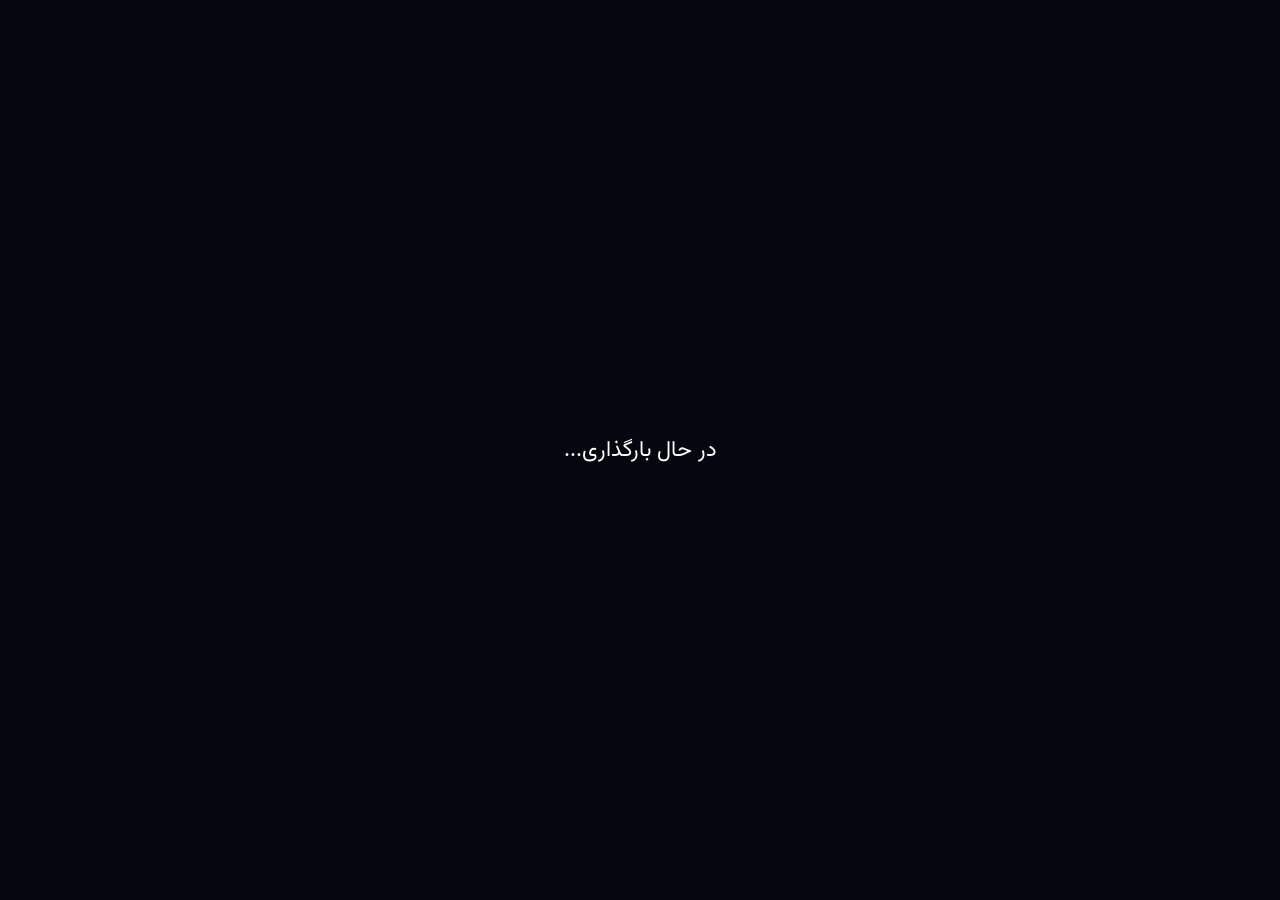
==== index.html @ 9566cf09 "Update index.html" ====
<!-- =====================
JAHANCRAFT PROFESSIONAL WEBSITE (FIXED LOADING + ERROR SAFE)
===================== -->

<!DOCTYPE html>
<html lang="fa" dir="rtl">
<head>
<meta charset="UTF-8" />
<meta name="viewport" content="width=device-width, initial-scale=1.0" />
<title>JahanCraft Server</title>

<link href="https://fonts.googleapis.com/css2?family=Vazirmatn:wght@300;400;600;800&display=swap" rel="stylesheet">
<script src="https://cdn.jsdelivr.net/npm/@supabase/supabase-js@2"></script>

<style>
:root{--bg:#0b0f1a;--card:#121a2b;--accent:#6c5cff;--accent2:#00e0ff;--text:#fff}
*{box-sizing:border-box}
body{margin:0;font-family:'Vazirmatn',sans-serif;background:radial-gradient(circle at 20% 20%,#1a1f3d,#05070f);color:var(--text)}
header{position:sticky;top:0;backdrop-filter:blur(20px);background:rgba(10,15,30,.6);display:flex;align-items:center;justify-content:space-between;padding:14px 40px;z-index:100}
.logoBox{display:flex;align-items:center;gap:12px;cursor:pointer}
.logoBox img{width:48px;height:48px;border-radius:12px;object-fit:cover}
nav a{margin:0 16px;text-decoration:none;color:#cfd8ff;font-weight:600}
nav a:hover{color:white}
.userBox{position:relative;cursor:pointer;font-weight:700}
.userDropdown{position:absolute;top:40px;left:0;background:#11182b;padding:10px;border-radius:10px;display:none;min-width:140px;box-shadow:0 10px 30px rgba(0,0,0,.5)}
.userDropdown button{width:100%;background:none;border:none;color:white;padding:8px;cursor:pointer}
.userBox.open .userDropdown{display:block}
#loading{position:fixed;inset:0;display:flex;align-items:center;justify-content:center;background:#05070f;font-size:22px;z-index:999}
.hero{padding:80px 20px 40px;text-align:center}
.serverIP{margin-top:20px;display:inline-block;padding:14px 26px;border-radius:14px;background:linear-gradient(90deg,var(--accent),var(--accent2));font-weight:800;letter-spacing:1px}
.newsGrid{display:grid;grid-template-columns:repeat(auto-fit,minmax(260px,1fr));gap:22px;padding:40px}
.newsCard{background:var(--card);border-radius:18px;overflow:hidden;cursor:pointer;transition:.3s;display:flex;flex-direction:column}
.newsCard:hover{transform:translateY(-6px)}
.newsCard img{width:100%;aspect-ratio:1/1;object-fit:cover}
.newsCard .content{padding:18px}
.fullNews{max-width:900px;margin:60px auto;padding:0 20px}
.fullNews img{max-width:100%;border-radius:14px;margin:20px 0}
.fullNews .headerImg{width:100%;max-height:420px;object-fit:cover;border-radius:16px}
button{background:linear-gradient(90deg,var(--accent),var(--accent2));border:none;color:white;padding:10px 16px;border-radius:10px;font-weight:700;cursor:pointer}
input{padding:10px;border-radius:10px;border:none;width:250px}
</style>
</head>

<body>
<div id="loading">در حال بارگذاری...</div>

<header>
<div class="logoBox" onclick="goHome()">
<img src="LOGO_URL_HERE" />
<strong>JahanCraft</strong>
</div>
<nav>
<a onclick="goHome()">خانه</a>
<a onclick="loadNewsPage()">اخبار</a>
</nav>
<div id="authArea"></div>
</header>

<section id="app"></section>

<script>

/* ================= SAFE SUPABASE ================= */
const SUPABASE_URL = "https://jlowxwiopeeltlnndhdb.supabase.co";
const SUPABASE_KEY = "sb_publishable_dDDf6D2FjEzv6XtryAMwuw_-jNoRELe";
const supabase = window.supabase.createClient(SUPABASE_URL,SUPABASE_KEY);

/* ================= AUTH ================= */
let currentUser = JSON.parse(localStorage.getItem("user"));

function renderAuth(){
const box=document.getElementById("authArea");
if(!currentUser){ box.innerHTML=`<button onclick="showLogin()">ورود</button>`; return }
box.innerHTML=`
<div class="userBox" onclick="toggleUserMenu(this)">
${currentUser.real_name}
<div class="userDropdown">
<button onclick="logout()">خروج</button>
</div>
</div>`;
}

function toggleUserMenu(el){ el.classList.toggle("open") }

function logout(){ localStorage.removeItem("user"); currentUser=null; renderAuth(); goHome(); }

/* ================= NAV ================= */
function goHome(){ loadHome() }

/* ================= HOME ================= */
async function loadHome(){
showLoading(true);
try{
const {data,error}=await supabase.from("news").select("*").order("id",{ascending:false}).limit(3);
if(error) throw error;

const app=document.getElementById("app");
app.innerHTML=`
<div class="hero">
<h1>سرور جهان کرفت</h1>
<div class="serverIP">play.jahancraft.ir</div>
</div>
<div class="newsGrid">
${(data||[]).map(n=>newsCardHTML(n)).join("")}
</div>`;
}catch(e){ showError(e) }
finally{ showLoading(false) }
}

/* ================= NEWS PAGE ================= */
async function loadNewsPage(){
showLoading(true);
try{
const {data,error}=await supabase.from("news").select("*").order("id",{ascending:false});
if(error) throw error;

const app=document.getElementById("app");
app.innerHTML=`
<h2 style="padding:30px">اخبار سرور</h2>
<div class="newsGrid">
${(data||[]).map(n=>newsCardHTML(n)).join("")}
</div>`;
}catch(e){ showError(e) }
finally{ showLoading(false) }
}

function newsCardHTML(n){
return `<div class="newsCard" onclick="openNews(${n.id})">
<img src="${n.image_url||''}" />
<div class="content"><h3>${n.title||''}</h3></div>
</div>`
}

/* ================= FULL NEWS ================= */
async function openNews(id){
showLoading(true);
try{
const {data,error}=await supabase.from("news").select("*").eq("id",id).single();
if(error) throw error;

const app=document.getElementById("app");
app.innerHTML=`
<div class="fullNews">
<img class="headerImg" src="${data.image_url||''}" />
<h1>${data.title||''}</h1>
<div>${data.content||''}</div>
</div>`;
}catch(e){ showError(e) }
finally{ showLoading(false) }
}

/* ================= LOGIN ================= */
function showLogin(){
const app=document.getElementById("app");
app.innerHTML=`
<h2>ورود</h2>
<input id="u" placeholder="username"><br><br>
<input id="p" type="password" placeholder="password"><br><br>
<button onclick="login()">ورود</button>`;
}

async function login(){
const username=document.getElementById("u").value;
const password=document.getElementById("p").value;
showLoading(true);
try{
const {data,error}=await supabase.from("users").select("*").eq("username",username).eq("password",password).single();
if(error || !data) throw new Error("اطلاعات اشتباه است");
localStorage.setItem("user",JSON.stringify(data));
currentUser=data;
renderAuth();
goHome();
}catch(e){ alert(e.message) }
finally{ showLoading(false) }
}

/* ================= UTILS ================= */
function showLoading(state){ document.getElementById("loading").style.display=state?"flex":"none" }
function showError(e){ document.getElementById("app").innerHTML=`<h2 style='padding:40px'>خطا در دریافت اطلاعات</h2><p style='padding:0 40px'>${e.message}</p>` }

/* ================= INIT ================= */
renderAuth();
goHome();

</script>
</body>
</html>
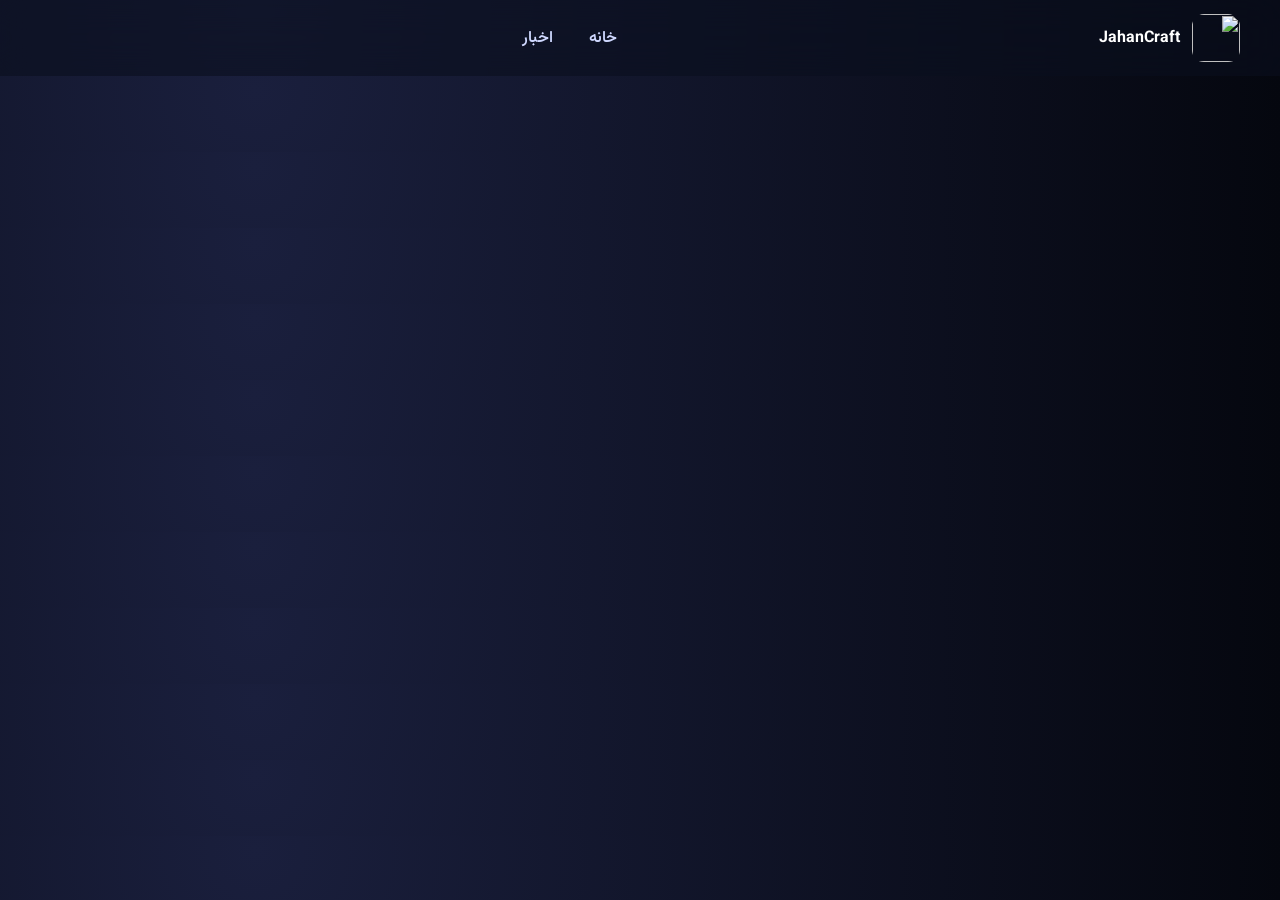
==== commit 2c1f29be: "Update index.html" ====
--- a/index.html
+++ b/index.html
@@ -1,7 +1,3 @@
-<!-- =====================
-JAHANCRAFT PROFESSIONAL WEBSITE (FIXED LOADING + ERROR SAFE)
-===================== -->
-
 <!DOCTYPE html>
 <html lang="fa" dir="rtl">
 <head>
@@ -10,38 +6,46 @@
 <title>JahanCraft Server</title>
 
 <link href="https://fonts.googleapis.com/css2?family=Vazirmatn:wght@300;400;600;800&display=swap" rel="stylesheet">
+
 <script src="https://cdn.jsdelivr.net/npm/@supabase/supabase-js@2"></script>
 
 <style>
-:root{--bg:#0b0f1a;--card:#121a2b;--accent:#6c5cff;--accent2:#00e0ff;--text:#fff}
-*{box-sizing:border-box}
-body{margin:0;font-family:'Vazirmatn',sans-serif;background:radial-gradient(circle at 20% 20%,#1a1f3d,#05070f);color:var(--text)}
-header{position:sticky;top:0;backdrop-filter:blur(20px);background:rgba(10,15,30,.6);display:flex;align-items:center;justify-content:space-between;padding:14px 40px;z-index:100}
-.logoBox{display:flex;align-items:center;gap:12px;cursor:pointer}
-.logoBox img{width:48px;height:48px;border-radius:12px;object-fit:cover}
-nav a{margin:0 16px;text-decoration:none;color:#cfd8ff;font-weight:600}
+:root{
+  --bg:#0b0f1a;
+  --card:#121a2b;
+  --accent:#6c5cff;
+  --accent2:#00e0ff;
+  --text:#fff;
+}
+
+body{margin:0;font-family:'Vazirmatn',sans-serif;background:radial-gradient(circle at 20% 20%,#1a1f3d,#05070f);color:var(--text);}
+
+/* HEADER */
+header{position:sticky;top:0;backdrop-filter:blur(20px);background:rgba(10,15,30,.6);display:flex;align-items:center;justify-content:space-between;padding:14px 40px;z-index:100;}
+.logoBox{display:flex;align-items:center;gap:12px;cursor:pointer;}
+.logoBox img{width:48px;height:48px;border-radius:12px;object-fit:cover;}
+nav a{margin:0 16px;text-decoration:none;color:#cfd8ff;font-weight:600;}
 nav a:hover{color:white}
-.userBox{position:relative;cursor:pointer;font-weight:700}
-.userDropdown{position:absolute;top:40px;left:0;background:#11182b;padding:10px;border-radius:10px;display:none;min-width:140px;box-shadow:0 10px 30px rgba(0,0,0,.5)}
-.userDropdown button{width:100%;background:none;border:none;color:white;padding:8px;cursor:pointer}
+.userBox{position:relative;cursor:pointer;font-weight:700;}
+.userDropdown{position:absolute;top:40px;left:0;background:#11182b;padding:10px;border-radius:10px;display:none;min-width:140px;box-shadow:0 10px 30px rgba(0,0,0,.5);}
+.userDropdown button{width:100%;background:none;border:none;color:white;padding:8px;cursor:pointer;}
 .userBox.open .userDropdown{display:block}
-#loading{position:fixed;inset:0;display:flex;align-items:center;justify-content:center;background:#05070f;font-size:22px;z-index:999}
-.hero{padding:80px 20px 40px;text-align:center}
-.serverIP{margin-top:20px;display:inline-block;padding:14px 26px;border-radius:14px;background:linear-gradient(90deg,var(--accent),var(--accent2));font-weight:800;letter-spacing:1px}
-.newsGrid{display:grid;grid-template-columns:repeat(auto-fit,minmax(260px,1fr));gap:22px;padding:40px}
-.newsCard{background:var(--card);border-radius:18px;overflow:hidden;cursor:pointer;transition:.3s;display:flex;flex-direction:column}
-.newsCard:hover{transform:translateY(-6px)}
-.newsCard img{width:100%;aspect-ratio:1/1;object-fit:cover}
-.newsCard .content{padding:18px}
-.fullNews{max-width:900px;margin:60px auto;padding:0 20px}
-.fullNews img{max-width:100%;border-radius:14px;margin:20px 0}
-.fullNews .headerImg{width:100%;max-height:420px;object-fit:cover;border-radius:16px}
-button{background:linear-gradient(90deg,var(--accent),var(--accent2));border:none;color:white;padding:10px 16px;border-radius:10px;font-weight:700;cursor:pointer}
-input{padding:10px;border-radius:10px;border:none;width:250px}
+#loading{position:fixed;inset:0;display:flex;align-items:center;justify-content:center;background:#05070f;font-size:22px;z-index:999;display:none;}
+.hero{padding:80px 20px 40px;text-align:center;}
+.serverIP{margin-top:20px;display:inline-block;padding:14px 26px;border-radius:14px;background:linear-gradient(90deg,var(--accent),var(--accent2));font-weight:800;letter-spacing:1px;}
+.newsGrid{display:grid;grid-template-columns:repeat(auto-fit,minmax(260px,1fr));gap:22px;padding:40px;}
+.newsCard{background:var(--card);border-radius:18px;overflow:hidden;cursor:pointer;transition:.3s;display:flex;flex-direction:column;}
+.newsCard:hover{transform:translateY(-6px);}
+.newsCard img{width:100%;aspect-ratio:1/1;object-fit:cover;}
+.newsCard .content{padding:18px;}
+.newsCard h3{margin:0 0 10px;}
+.fullNews{max-width:900px;margin:60px auto;padding:0 20px;}
+.fullNews img{max-width:100%;border-radius:14px;margin:20px 0;}
+.fullNews .headerImg{width:100%;max-height:420px;object-fit:cover;border-radius:16px;}
 </style>
 </head>
-
 <body>
+
 <div id="loading">در حال بارگذاری...</div>
 
 <header>
@@ -59,129 +63,138 @@
 <section id="app"></section>
 
 <script>
-
-/* ================= SAFE SUPABASE ================= */
-const SUPABASE_URL = "https://jlowxwiopeeltlnndhdb.supabase.co";
-const SUPABASE_KEY = "sb_publishable_dDDf6D2FjEzv6XtryAMwuw_-jNoRELe";
-const supabase = window.supabase.createClient(SUPABASE_URL,SUPABASE_KEY);
+/* ================= SUPABASE ================= */
+const SUPABASE_URL = "https://jlowxwiopeeltlnndhdb.supabase.co"; // جای URL پروژه
+const SUPABASE_KEY = "sb_publishable_dDDf6D2FjEzv6XtryAMwuw_-jNoRELe"; // جای ANON KEY
+
+const supabase = window.supabase.createClient(SUPABASE_URL, SUPABASE_KEY);
+
+/* ================= GLOBAL ================= */
+let currentUser = JSON.parse(localStorage.getItem("user") || "null");
+
+/* ================= LOADING ================= */
+function showLoading(state){
+  document.getElementById("loading").style.display = state?"flex":"none";
+}
 
 /* ================= AUTH ================= */
-let currentUser = JSON.parse(localStorage.getItem("user"));
-
 function renderAuth(){
-const box=document.getElementById("authArea");
-if(!currentUser){ box.innerHTML=`<button onclick="showLogin()">ورود</button>`; return }
-box.innerHTML=`
-<div class="userBox" onclick="toggleUserMenu(this)">
-${currentUser.real_name}
-<div class="userDropdown">
-<button onclick="logout()">خروج</button>
-</div>
-</div>`;
-}
-
-function toggleUserMenu(el){ el.classList.toggle("open") }
-
-function logout(){ localStorage.removeItem("user"); currentUser=null; renderAuth(); goHome(); }
+  const box=document.getElementById("authArea");
+  if(!currentUser){
+    box.innerHTML=`<button onclick="showLogin()">ورود</button>`;
+    return;
+  }
+  box.innerHTML=`
+  <div class="userBox" onclick="toggleUserMenu(this)">
+    ${currentUser.real_name}
+    <div class="userDropdown">
+      <button onclick="logout()">خروج</button>
+    </div>
+  </div>`;
+}
+
+function toggleUserMenu(el){el.classList.toggle("open");}
+function logout(){localStorage.removeItem("user"); currentUser=null; renderAuth(); goHome();}
 
 /* ================= NAV ================= */
-function goHome(){ loadHome() }
+function goHome(){loadHome();}
 
 /* ================= HOME ================= */
 async function loadHome(){
-showLoading(true);
-try{
-const {data,error}=await supabase.from("news").select("*").order("id",{ascending:false}).limit(3);
-if(error) throw error;
-
-const app=document.getElementById("app");
-app.innerHTML=`
-<div class="hero">
-<h1>سرور جهان کرفت</h1>
-<div class="serverIP">play.jahancraft.ir</div>
-</div>
-<div class="newsGrid">
-${(data||[]).map(n=>newsCardHTML(n)).join("")}
-</div>`;
-}catch(e){ showError(e) }
-finally{ showLoading(false) }
+  showLoading(true);
+  try{
+    const {data,error} = await supabase.from("news").select("*").order("id",{ascending:false}).limit(3);
+    const app=document.getElementById("app");
+    if(error){console.log(error); app.innerHTML="<p>خطا در دریافت اخبار</p>"; return;}
+    const newsData = data || [];
+    app.innerHTML=`
+      <div class="hero">
+        <h1>سرور جهان کرفت</h1>
+        <div class="serverIP">play.jahancraft.ir</div>
+      </div>
+      <div class="newsGrid">
+        ${newsData.map(n=>newsCardHTML(n)).join("")}
+      </div>
+    `;
+  }catch(e){console.log(e);}
+  finally{showLoading(false);}
 }
 
 /* ================= NEWS PAGE ================= */
 async function loadNewsPage(){
-showLoading(true);
-try{
-const {data,error}=await supabase.from("news").select("*").order("id",{ascending:false});
-if(error) throw error;
-
-const app=document.getElementById("app");
-app.innerHTML=`
-<h2 style="padding:30px">اخبار سرور</h2>
-<div class="newsGrid">
-${(data||[]).map(n=>newsCardHTML(n)).join("")}
-</div>`;
-}catch(e){ showError(e) }
-finally{ showLoading(false) }
+  showLoading(true);
+  try{
+    const {data,error} = await supabase.from("news").select("*").order("id",{ascending:false});
+    const app=document.getElementById("app");
+    if(error){console.log(error); app.innerHTML="<p>خطا در دریافت اخبار</p>"; return;}
+    const newsData = data || [];
+    app.innerHTML=`
+      <h2 style="padding:30px">اخبار سرور</h2>
+      <div class="newsGrid">
+        ${newsData.map(n=>newsCardHTML(n)).join("")}
+      </div>
+    `;
+  }catch(e){console.log(e);}
+  finally{showLoading(false);}
 }
 
 function newsCardHTML(n){
-return `<div class="newsCard" onclick="openNews(${n.id})">
-<img src="${n.image_url||''}" />
-<div class="content"><h3>${n.title||''}</h3></div>
-</div>`
+  return `
+    <div class="newsCard" onclick="openNews(${n.id})">
+      <img src="${n.image_url}" />
+      <div class="content">
+        <h3>${n.title}</h3>
+      </div>
+    </div>`;
 }
 
 /* ================= FULL NEWS ================= */
 async function openNews(id){
-showLoading(true);
-try{
-const {data,error}=await supabase.from("news").select("*").eq("id",id).single();
-if(error) throw error;
-
-const app=document.getElementById("app");
-app.innerHTML=`
-<div class="fullNews">
-<img class="headerImg" src="${data.image_url||''}" />
-<h1>${data.title||''}</h1>
-<div>${data.content||''}</div>
-</div>`;
-}catch(e){ showError(e) }
-finally{ showLoading(false) }
+  showLoading(true);
+  try{
+    const {data,error} = await supabase.from("news").select("*").eq("id",id).single();
+    const app=document.getElementById("app");
+    if(error){console.log(error); app.innerHTML="<p>خطا در باز کردن خبر</p>"; return;}
+    const news = data || {};
+    app.innerHTML=`
+      <div class="fullNews">
+        <img class="headerImg" src="${news.image_url}" />
+        <h1>${news.title}</h1>
+        <div>${news.content}</div>
+      </div>`;
+  }catch(e){console.log(e);}
+  finally{showLoading(false);}
 }
 
 /* ================= LOGIN ================= */
 function showLogin(){
-const app=document.getElementById("app");
-app.innerHTML=`
-<h2>ورود</h2>
-<input id="u" placeholder="username"><br><br>
-<input id="p" type="password" placeholder="password"><br><br>
-<button onclick="login()">ورود</button>`;
+  const app=document.getElementById("app");
+  app.innerHTML=`
+    <h2>ورود</h2>
+    <input id="u" placeholder="username"><br><br>
+    <input id="p" type="password" placeholder="password"><br><br>
+    <button onclick="login()">ورود</button>
+  `;
 }
 
 async function login(){
-const username=document.getElementById("u").value;
-const password=document.getElementById("p").value;
-showLoading(true);
-try{
-const {data,error}=await supabase.from("users").select("*").eq("username",username).eq("password",password).single();
-if(error || !data) throw new Error("اطلاعات اشتباه است");
-localStorage.setItem("user",JSON.stringify(data));
-currentUser=data;
-renderAuth();
-goHome();
-}catch(e){ alert(e.message) }
-finally{ showLoading(false) }
-}
-
-/* ================= UTILS ================= */
-function showLoading(state){ document.getElementById("loading").style.display=state?"flex":"none" }
-function showError(e){ document.getElementById("app").innerHTML=`<h2 style='padding:40px'>خطا در دریافت اطلاعات</h2><p style='padding:0 40px'>${e.message}</p>` }
+  const username=document.getElementById("u").value;
+  const password=document.getElementById("p").value;
+  showLoading(true);
+  try{
+    const {data,error} = await supabase.from("users").select("*").eq("username",username).eq("password",password).single();
+    if(error || !data){alert("اطلاعات اشتباه است"); return;}
+    localStorage.setItem("user",JSON.stringify(data));
+    currentUser=data;
+    renderAuth();
+    goHome();
+  }catch(e){console.log(e);}
+  finally{showLoading(false);}
+}
 
 /* ================= INIT ================= */
 renderAuth();
 goHome();
-
 </script>
 </body>
 </html>
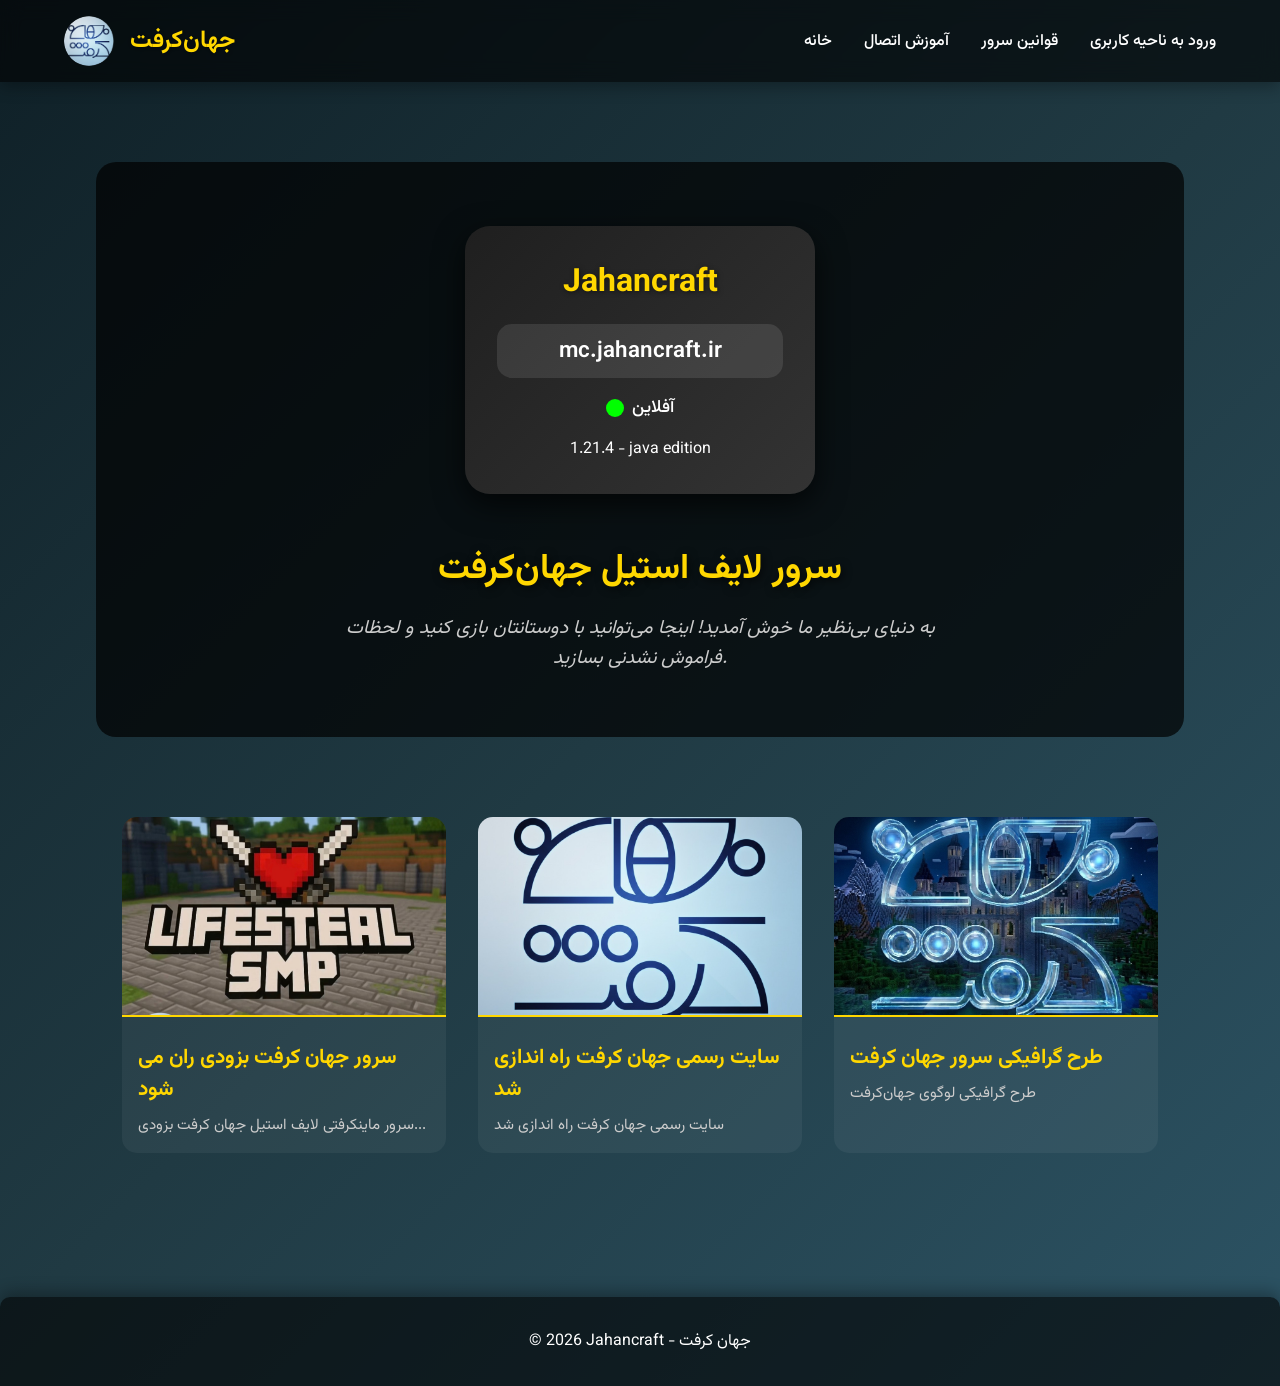
==== commit bf789f68: "Update index.html" ====
--- a/index.html
+++ b/index.html
@@ -1,200 +1,453 @@
 <!DOCTYPE html>
-<html lang="fa" dir="rtl">
+<html lang="fa">
 <head>
-<meta charset="UTF-8" />
-<meta name="viewport" content="width=device-width, initial-scale=1.0" />
-<title>JahanCraft Server</title>
-
-<link href="https://fonts.googleapis.com/css2?family=Vazirmatn:wght@300;400;600;800&display=swap" rel="stylesheet">
-
-<script src="https://cdn.jsdelivr.net/npm/@supabase/supabase-js@2"></script>
-
+<meta charset="UTF-8">
+<meta name="viewport" content="width=device-width, initial-scale=1.0">
+<title>سرور جهان‌کرفت | وبسایت رسمی</title>
+<link href="https://fonts.googleapis.com/css2?family=Vazirmatn:wght@300;400;700&display=swap" rel="stylesheet">
 <style>
-:root{
-  --bg:#0b0f1a;
-  --card:#121a2b;
-  --accent:#6c5cff;
-  --accent2:#00e0ff;
-  --text:#fff;
-}
-
-body{margin:0;font-family:'Vazirmatn',sans-serif;background:radial-gradient(circle at 20% 20%,#1a1f3d,#05070f);color:var(--text);}
-
-/* HEADER */
-header{position:sticky;top:0;backdrop-filter:blur(20px);background:rgba(10,15,30,.6);display:flex;align-items:center;justify-content:space-between;padding:14px 40px;z-index:100;}
-.logoBox{display:flex;align-items:center;gap:12px;cursor:pointer;}
-.logoBox img{width:48px;height:48px;border-radius:12px;object-fit:cover;}
-nav a{margin:0 16px;text-decoration:none;color:#cfd8ff;font-weight:600;}
-nav a:hover{color:white}
-.userBox{position:relative;cursor:pointer;font-weight:700;}
-.userDropdown{position:absolute;top:40px;left:0;background:#11182b;padding:10px;border-radius:10px;display:none;min-width:140px;box-shadow:0 10px 30px rgba(0,0,0,.5);}
-.userDropdown button{width:100%;background:none;border:none;color:white;padding:8px;cursor:pointer;}
-.userBox.open .userDropdown{display:block}
-#loading{position:fixed;inset:0;display:flex;align-items:center;justify-content:center;background:#05070f;font-size:22px;z-index:999;display:none;}
-.hero{padding:80px 20px 40px;text-align:center;}
-.serverIP{margin-top:20px;display:inline-block;padding:14px 26px;border-radius:14px;background:linear-gradient(90deg,var(--accent),var(--accent2));font-weight:800;letter-spacing:1px;}
-.newsGrid{display:grid;grid-template-columns:repeat(auto-fit,minmax(260px,1fr));gap:22px;padding:40px;}
-.newsCard{background:var(--card);border-radius:18px;overflow:hidden;cursor:pointer;transition:.3s;display:flex;flex-direction:column;}
-.newsCard:hover{transform:translateY(-6px);}
-.newsCard img{width:100%;aspect-ratio:1/1;object-fit:cover;}
-.newsCard .content{padding:18px;}
-.newsCard h3{margin:0 0 10px;}
-.fullNews{max-width:900px;margin:60px auto;padding:0 20px;}
-.fullNews img{max-width:100%;border-radius:14px;margin:20px 0;}
-.fullNews .headerImg{width:100%;max-height:420px;object-fit:cover;border-radius:16px;}
+/* ===================== Reset ===================== */
+* {
+    margin: 0;
+    padding: 0;
+    box-sizing: border-box;
+    font-family: 'Vazirmatn', sans-serif;
+}
+
+body {
+    background: linear-gradient(135deg, #0f2027, #203a43, #2c5364);
+    color: #fff;
+    overflow-x: hidden;
+}
+
+/* ===================== Navbar ===================== */
+nav {
+    display: flex;
+    justify-content: space-between;
+    align-items: center;
+    padding: 1rem 5%;
+    background: rgba(0,0,0,0.6);
+    backdrop-filter: blur(10px);
+    position: sticky;
+    top: 0;
+    z-index: 100;
+    box-shadow: 0 5px 15px rgba(0,0,0,0.3);
+}
+
+nav .logo {
+    display: flex;
+    align-items: center;
+    gap: 1rem;
+}
+
+nav .logo img {
+    width: 50px;
+    height: 50px;
+    border-radius: 50%;
+    object-fit: cover;
+}
+
+nav .logo span {
+    font-size: 1.5rem;
+    font-weight: 700;
+    color: #FFD700;
+    text-shadow: 1px 1px 5px rgba(0,0,0,0.5);
+}
+
+nav ul {
+    display: flex;
+    gap: 2rem;
+    list-style: none;
+}
+
+nav ul li a {
+    text-decoration: none;
+    color: #fff;
+    font-weight: 500;
+    transition: 0.3s;
+}
+
+nav ul li a:hover {
+    color: #FFD700;
+}
+
+/* ===================== Hamburger for mobile ===================== */
+.hamburger {
+    display: none;
+    flex-direction: column;
+    cursor: pointer;
+    gap: 5px;
+}
+
+.hamburger div {
+    width: 25px;
+    height: 3px;
+    background: #fff;
+    transition: all 0.3s;
+}
+
+/* ===================== Hero Section ===================== */
+.hero {
+    display: flex;
+    justify-content: center;
+    align-items: center;
+    gap: 3rem;
+    padding: 4rem 5%;
+    background: linear-gradient(to bottom, rgba(0,0,0,0.7), rgba(0,0,0,0.7)), url(''); /* تصویر زمینه */
+    background-size: cover;
+    background-position: center;
+    border-radius: 20px;
+    margin: 2rem;
+    flex-wrap: wrap;
+    animation: heroFade 1.5s ease-in-out;
+}
+
+@keyframes heroFade {
+    from {opacity:0; transform: translateY(-30px);}
+    to {opacity:1; transform: translateY(0);}
+}
+
+.server-info-box {
+    background: linear-gradient(135deg, #1f1f1f, #333);
+    padding: 2rem;
+    border-radius: 25px;
+    display: flex;
+    flex-direction: column;
+    align-items: center;
+    gap: 1rem;
+    width: 350px;
+    box-shadow: 0 10px 30px rgba(0,0,0,0.7);
+    transition: transform 0.5s, box-shadow 0.5s;
+}
+
+.server-info-box:hover {
+    transform: translateY(-10px) scale(1.02);
+    box-shadow: 0 20px 40px rgba(0,0,0,0.9);
+}
+
+.server-name {
+    font-size: 2rem;
+    font-weight: 700;
+    color: #FFD700;
+    text-shadow: 1px 1px 5px rgba(0,0,0,0.5);
+}
+
+.server-ip {
+    font-size: 1.4rem;
+    font-weight: 600;
+    background: rgba(255,255,255,0.1);
+    padding: 0.6rem 1rem;
+    border-radius: 15px;
+    width: 100%;
+    text-align: center;
+    transition: 0.3s;
+}
+
+.server-ip:hover {
+    background: rgba(255,255,255,0.3);
+}
+
+.online-status {
+    display: flex;
+    align-items: center;
+    gap: 0.5rem;
+    font-weight: 500;
+    font-size: 1.1rem;
+}
+
+.online-circle {
+    width: 18px;
+    height: 18px;
+    border-radius: 50%;
+    background: #00FF00;
+    animation: pulse 1.5s infinite;
+}
+
+@keyframes pulse {
+    0% { transform: scale(1); opacity: 1; }
+    50% { transform: scale(1.5); opacity: 0.6; }
+    100% { transform: scale(1); opacity: 1; }
+}
+
+.hero-text {
+    max-width: 600px;
+    text-align: center;
+}
+
+.hero-text h1 {
+    font-size: 2.2rem;
+    margin-bottom: 1rem;
+    color: #FFD700;
+    text-shadow: 2px 2px 8px rgba(0,0,0,0.7);
+}
+
+.hero-text p {
+    font-size: 1.2rem;
+    color: #ccc;
+    margin-top: 0.5rem;
+    font-style: italic;
+}
+
+/* ===================== News Section ===================== */
+.news-section {
+    padding: 3rem 5%;
+    display: grid;
+    grid-template-columns: repeat(auto-fit, minmax(250px, 1fr));
+    gap: 2rem;
+    animation: fadeIn 1.5s ease-in-out;
+}
+
+@keyframes fadeIn {
+    from {opacity:0; transform: translateY(20px);}
+    to {opacity:1; transform: translateY(0);}
+}
+
+.news-card {
+    background: rgba(255,255,255,0.05);
+    border-radius: 15px;
+    overflow: hidden;
+    cursor: pointer;
+    transition: transform 0.4s, box-shadow 0.4s;
+}
+
+.news-card:hover {
+    transform: translateY(-8px) scale(1.02);
+    box-shadow: 0 15px 35px rgba(0,0,0,0.7);
+}
+
+.news-card img {
+    width: 100%;
+    height: 200px;
+    object-fit: cover;
+    border-bottom: 2px solid #FFD700;
+}
+
+.news-card .content {
+    padding: 1rem;
+}
+
+.news-card .content h3 {
+    font-size: 1.3rem;
+    margin-bottom: 0.5rem;
+    color: #FFD700;
+}
+
+.news-card .content p {
+    font-size: 0.95rem;
+    line-height: 1.5;
+    color: #ccc;
+}
+
+/* ===================== Footer ===================== */
+footer {
+    padding: 2rem 5%;
+    text-align: center;
+    background: rgba(0,0,0,0.6);
+    margin-top: 3rem;
+    border-radius: 10px 10px 0 0;
+    box-shadow: 0 -5px 15px rgba(0,0,0,0.3);
+}
+
+/* ===================== Pages ===================== */
+.page {
+    display: none;
+    padding: 3rem 5%;
+}
+
+.page.active {
+    display: block;
+}
+
+/* ===================== Forms ===================== */
+form {
+    display: flex;
+    flex-direction: column;
+    gap: 1rem;
+    max-width: 400px;
+    margin: auto;
+    background: rgba(255,255,255,0.05);
+    padding: 2rem;
+    border-radius: 15px;
+}
+
+form input {
+    padding: 0.7rem 1rem;
+    border-radius: 10px;
+    border: none;
+    outline: none;
+}
+
+form button {
+    margin-top: 1rem;
+    font-weight: 700;
+}
+
+/* ===================== Responsive ===================== */
+@media (max-width: 768px) {
+    nav ul {
+        position: absolute;
+        top: 70px;
+        right: 0;
+        background: rgba(0,0,0,0.9);
+        flex-direction: column;
+        width: 200px;
+        padding: 1rem;
+        display: none;
+        border-radius: 0 0 0 15px;
+    }
+    nav ul.active {
+        display: flex;
+    }
+    .hamburger {
+        display: flex;
+    }
+    .hero {
+        flex-direction: column;
+        gap: 2rem;
+    }
+    .hero-text h1 {
+        font-size: 1.8rem;
+    }
+    .hero-text p {
+        font-size: 1rem;
+    }
+    .server-info-box {
+        width: 90%;
+    }
+}
 </style>
 </head>
 <body>
 
-<div id="loading">در حال بارگذاری...</div>
-
-<header>
-<div class="logoBox" onclick="goHome()">
-<img src="LOGO_URL_HERE" />
-<strong>JahanCraft</strong>
+<!-- ===================== Navbar ===================== -->
+<nav>
+    <div class="logo">
+        <img src="images/Screenshot__59_-removebg-preview.png" alt="Server Logo" id="server-logo">
+        <span>جهان‌کرفت</span>
+    </div>
+    <div class="hamburger" onclick="toggleMenu()">
+        <div></div>
+        <div></div>
+        <div></div>
+    </div>
+    <ul id="nav-links">
+        <li><a href="#" onclick="showPage('home')">خانه</a></li>
+        <li><a href="#" onclick="showPage('tutorial')">آموزش اتصال</a></li>
+        <li><a href="#" onclick="showPage('rules')">قوانین سرور</a></li>
+        <li><a href="#" onclick="showPage('login')">ورود به ناحیه کاربری</a></li>
+    </ul>
+</nav>
+
+<!-- ===================== Home Page ===================== -->
+<div class="page active" id="home">
+    <section class="hero">
+        <div class="server-info-box">
+            <div class="server-name">Jahancraft</div>
+            <div class="server-ip">mc.jahancraft.ir</div>
+            <div class="online-status">
+                <div class="online-circle"></div>
+                آفلاین
+            </div>
+            <div class = "online_status">1.21.4 - java edition</div>
+        </div>
+        <div class="hero-text">
+            <h1>سرور لایف استیل جهان‌کرفت</h1>
+            <p>به دنیای بی‌نظیر ما خوش آمدید! اینجا می‌توانید با دوستانتان بازی کنید و لحظات فراموش‌ نشدنی بسازید.</p>
+        </div>
+    </section>
+
+    <section class="news-section">
+        <div class="news-card">
+            <img src="images/IMG_8361.jpeg" alt="خبر اول">
+            <div class="content">
+                <h3>سرور جهان کرفت بزودی ران می شود</h3>
+                <p>سرور ماینکرفتی لایف استیل جهان کرفت بزودی...</p>
+            </div>
+        </div>
+        <div class="news-card">
+            <img src="images/IMG_8350.jpeg" alt="خبر دوم">
+            <div class="content">
+                <h3>سایت رسمی جهان کرفت راه اندازی شد</h3>
+                <p>سایت رسمی جهان کرفت راه اندازی شد</p>
+            </div>
+        </div>
+        <div class="news-card">
+            <img src="images/IMG_8320.jpeg" alt="خبر سوم">
+            <div class="content">
+                <h3>طرح گرافیکی سرور جهان کرفت</h3>
+                <p>طرح گرافیکی لوگوی جهان‌کرفت</p>
+            </div>
+        </div>
+    </section>
 </div>
-<nav>
-<a onclick="goHome()">خانه</a>
-<a onclick="loadNewsPage()">اخبار</a>
-</nav>
-<div id="authArea"></div>
-</header>
-
-<section id="app"></section>
+
+<!-- ===================== Tutorial Page ===================== -->
+<div class="page" id="tutorial">
+    <h2>آموزش اتصال به سرور</h2>
+    <p>توضیحات کامل آموزش اتصال به سرور اینجا قرار می‌گیرد.</p>
+</div>
+
+<!-- ===================== Rules Page ===================== -->
+<div class="page" id="rules">
+    <h2>قوانین سرور</h2>
+    <p>قوانین کامل سرور اینجا قرار می‌گیرد.</p>
+</div>
+
+<!-- ===================== Login/Register Page ===================== -->
+<div class="page" id="login">
+    <h2>ورود / ثبت نام</h2>
+    <form id="register-form">
+        <input type="text" placeholder="اسم واقعی" required id="realname">
+        <input type="text" placeholder="نام کاربری" required id="username">
+        <input type="password" placeholder="رمز عبور" required id="password">
+        <button type="submit">ثبت نام</button>
+    </form>
+    <form id="login-form" style="margin-top:2rem;">
+        <input type="text" placeholder="نام کاربری" required id="login-username">
+        <input type="password" placeholder="رمز عبور" required id="login-password">
+        <button type="submit">ورود</button>
+    </form>
+</div>
+
+<footer>
+    © 2026 Jahancraft - جهان کرفت
+</footer>
 
 <script>
-/* ================= SUPABASE ================= */
-const SUPABASE_URL = "https://jlowxwiopeeltlnndhdb.supabase.co"; // جای URL پروژه
-const SUPABASE_KEY = "sb_publishable_dDDf6D2FjEzv6XtryAMwuw_-jNoRELe"; // جای ANON KEY
-
-const supabase = window.supabase.createClient(SUPABASE_URL, SUPABASE_KEY);
-
-/* ================= GLOBAL ================= */
-let currentUser = JSON.parse(localStorage.getItem("user") || "null");
-
-/* ================= LOADING ================= */
-function showLoading(state){
-  document.getElementById("loading").style.display = state?"flex":"none";
-}
-
-/* ================= AUTH ================= */
-function renderAuth(){
-  const box=document.getElementById("authArea");
-  if(!currentUser){
-    box.innerHTML=`<button onclick="showLogin()">ورود</button>`;
-    return;
-  }
-  box.innerHTML=`
-  <div class="userBox" onclick="toggleUserMenu(this)">
-    ${currentUser.real_name}
-    <div class="userDropdown">
-      <button onclick="logout()">خروج</button>
-    </div>
-  </div>`;
-}
-
-function toggleUserMenu(el){el.classList.toggle("open");}
-function logout(){localStorage.removeItem("user"); currentUser=null; renderAuth(); goHome();}
-
-/* ================= NAV ================= */
-function goHome(){loadHome();}
-
-/* ================= HOME ================= */
-async function loadHome(){
-  showLoading(true);
-  try{
-    const {data,error} = await supabase.from("news").select("*").order("id",{ascending:false}).limit(3);
-    const app=document.getElementById("app");
-    if(error){console.log(error); app.innerHTML="<p>خطا در دریافت اخبار</p>"; return;}
-    const newsData = data || [];
-    app.innerHTML=`
-      <div class="hero">
-        <h1>سرور جهان کرفت</h1>
-        <div class="serverIP">play.jahancraft.ir</div>
-      </div>
-      <div class="newsGrid">
-        ${newsData.map(n=>newsCardHTML(n)).join("")}
-      </div>
-    `;
-  }catch(e){console.log(e);}
-  finally{showLoading(false);}
-}
-
-/* ================= NEWS PAGE ================= */
-async function loadNewsPage(){
-  showLoading(true);
-  try{
-    const {data,error} = await supabase.from("news").select("*").order("id",{ascending:false});
-    const app=document.getElementById("app");
-    if(error){console.log(error); app.innerHTML="<p>خطا در دریافت اخبار</p>"; return;}
-    const newsData = data || [];
-    app.innerHTML=`
-      <h2 style="padding:30px">اخبار سرور</h2>
-      <div class="newsGrid">
-        ${newsData.map(n=>newsCardHTML(n)).join("")}
-      </div>
-    `;
-  }catch(e){console.log(e);}
-  finally{showLoading(false);}
-}
-
-function newsCardHTML(n){
-  return `
-    <div class="newsCard" onclick="openNews(${n.id})">
-      <img src="${n.image_url}" />
-      <div class="content">
-        <h3>${n.title}</h3>
-      </div>
-    </div>`;
-}
-
-/* ================= FULL NEWS ================= */
-async function openNews(id){
-  showLoading(true);
-  try{
-    const {data,error} = await supabase.from("news").select("*").eq("id",id).single();
-    const app=document.getElementById("app");
-    if(error){console.log(error); app.innerHTML="<p>خطا در باز کردن خبر</p>"; return;}
-    const news = data || {};
-    app.innerHTML=`
-      <div class="fullNews">
-        <img class="headerImg" src="${news.image_url}" />
-        <h1>${news.title}</h1>
-        <div>${news.content}</div>
-      </div>`;
-  }catch(e){console.log(e);}
-  finally{showLoading(false);}
-}
-
-/* ================= LOGIN ================= */
-function showLogin(){
-  const app=document.getElementById("app");
-  app.innerHTML=`
-    <h2>ورود</h2>
-    <input id="u" placeholder="username"><br><br>
-    <input id="p" type="password" placeholder="password"><br><br>
-    <button onclick="login()">ورود</button>
-  `;
-}
-
-async function login(){
-  const username=document.getElementById("u").value;
-  const password=document.getElementById("p").value;
-  showLoading(true);
-  try{
-    const {data,error} = await supabase.from("users").select("*").eq("username",username).eq("password",password).single();
-    if(error || !data){alert("اطلاعات اشتباه است"); return;}
-    localStorage.setItem("user",JSON.stringify(data));
-    currentUser=data;
-    renderAuth();
-    goHome();
-  }catch(e){console.log(e);}
-  finally{showLoading(false);}
-}
-
-/* ================= INIT ================= */
-renderAuth();
-goHome();
+let currentPage = 'home';
+function showPage(pageId) {
+    document.querySelectorAll('.page').forEach(page => {
+        page.classList.remove('active');
+    });
+    document.getElementById(pageId).classList.add('active');
+}
+
+function toggleMenu() {
+    document.getElementById('nav-links').classList.toggle('active');
+}
+
+/* ===================== Login/Register ساده ===================== */
+let users = [];
+document.getElementById('register-form').addEventListener('submit', function(e){
+    e.preventDefault();
+    let realname = document.getElementById('realname').value;
+    let username = document.getElementById('username').value;
+    let password = document.getElementById('password').value;
+    users.push({realname, username, password});
+    alert("ثبت نام موفق!");
+    document.getElementById('register-form').reset();
+});
+document.getElementById('login-form').addEventListener('submit', function(e){
+    e.preventDefault();
+    let username = document.getElementById('login-username').value;
+    let password = document.getElementById('login-password').value;
+    let user = users.find(u => u.username === username && u.password === password);
+    if(user) {
+        alert("ورود موفق! خوش آمدید " + user.realname);
+    } else {
+        alert("نام کاربری یا رمز عبور اشتباه است!");
+    }
+});
 </script>
 </body>
 </html>
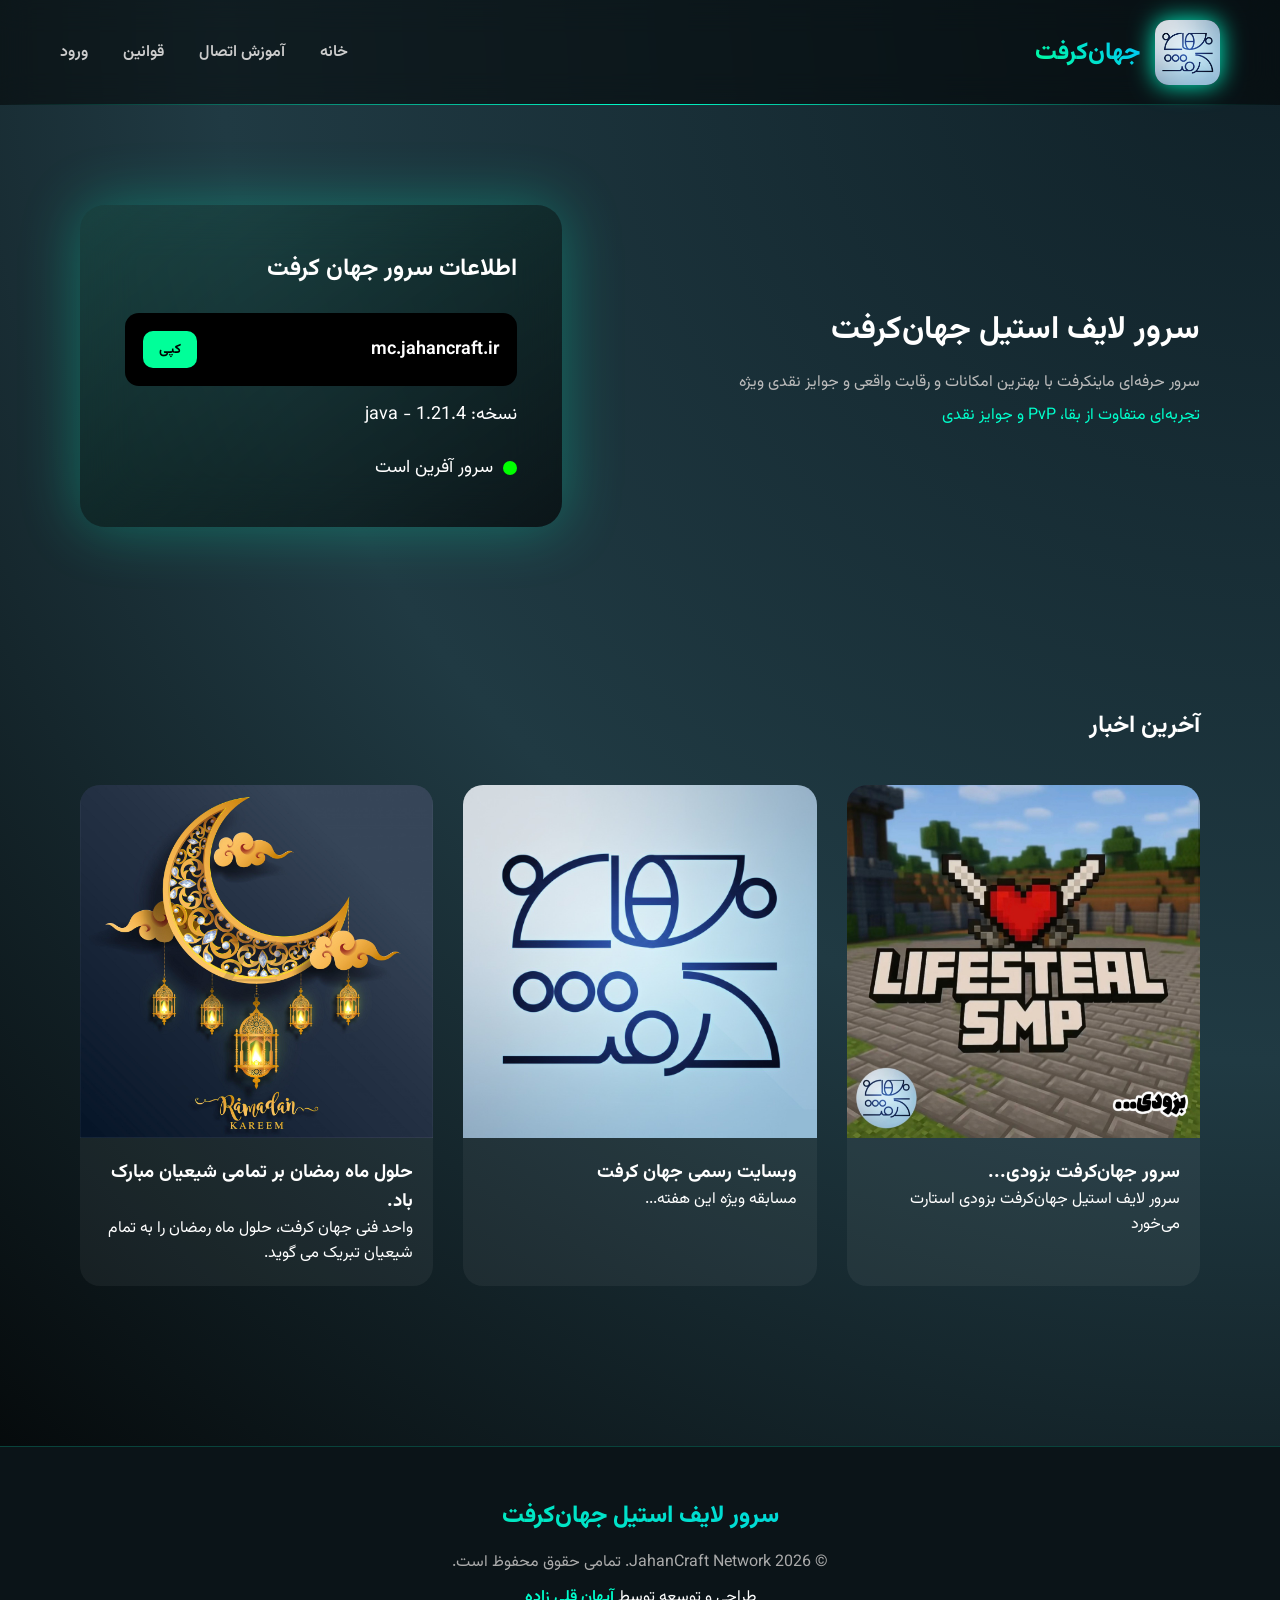
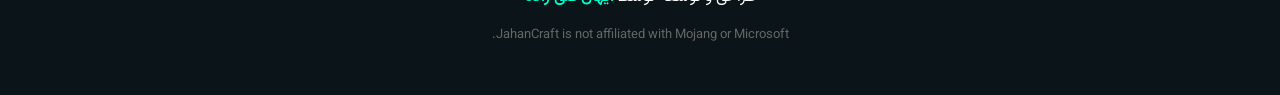
==== commit b27a5cae: "Update index.html" ====
--- a/index.html
+++ b/index.html
@@ -1,453 +1,586 @@
 <!DOCTYPE html>
-<html lang="fa">
+<html lang="fa" dir="rtl">
 <head>
 <meta charset="UTF-8">
 <meta name="viewport" content="width=device-width, initial-scale=1.0">
-<title>سرور جهان‌کرفت | وبسایت رسمی</title>
-<link href="https://fonts.googleapis.com/css2?family=Vazirmatn:wght@300;400;700&display=swap" rel="stylesheet">
+<title>سرور جهان‌کرفت </title>
+
+<link href="https://fonts.googleapis.com/css2?family=Vazirmatn:wght@300;400;600;800&display=swap" rel="stylesheet">
+
 <style>
-/* ===================== Reset ===================== */
-* {
-    margin: 0;
-    padding: 0;
-    box-sizing: border-box;
-    font-family: 'Vazirmatn', sans-serif;
-}
-
-body {
-    background: linear-gradient(135deg, #0f2027, #203a43, #2c5364);
-    color: #fff;
-    overflow-x: hidden;
-}
-
-/* ===================== Navbar ===================== */
-nav {
-    display: flex;
-    justify-content: space-between;
-    align-items: center;
-    padding: 1rem 5%;
-    background: rgba(0,0,0,0.6);
-    backdrop-filter: blur(10px);
-    position: sticky;
-    top: 0;
-    z-index: 100;
-    box-shadow: 0 5px 15px rgba(0,0,0,0.3);
-}
-
-nav .logo {
-    display: flex;
-    align-items: center;
-    gap: 1rem;
-}
-
-nav .logo img {
-    width: 50px;
-    height: 50px;
-    border-radius: 50%;
-    object-fit: cover;
-}
-
-nav .logo span {
-    font-size: 1.5rem;
-    font-weight: 700;
-    color: #FFD700;
-    text-shadow: 1px 1px 5px rgba(0,0,0,0.5);
-}
-
-nav ul {
-    display: flex;
-    gap: 2rem;
-    list-style: none;
-}
-
-nav ul li a {
-    text-decoration: none;
-    color: #fff;
-    font-weight: 500;
-    transition: 0.3s;
-}
-
-nav ul li a:hover {
-    color: #FFD700;
-}
-
-/* ===================== Hamburger for mobile ===================== */
-.hamburger {
-    display: none;
-    flex-direction: column;
-    cursor: pointer;
-    gap: 5px;
-}
-
-.hamburger div {
-    width: 25px;
-    height: 3px;
-    background: #fff;
-    transition: all 0.3s;
-}
-
-/* ===================== Hero Section ===================== */
-.hero {
-    display: flex;
-    justify-content: center;
-    align-items: center;
-    gap: 3rem;
-    padding: 4rem 5%;
-    background: linear-gradient(to bottom, rgba(0,0,0,0.7), rgba(0,0,0,0.7)), url(''); /* تصویر زمینه */
-    background-size: cover;
-    background-position: center;
-    border-radius: 20px;
-    margin: 2rem;
-    flex-wrap: wrap;
-    animation: heroFade 1.5s ease-in-out;
-}
-
-@keyframes heroFade {
-    from {opacity:0; transform: translateY(-30px);}
-    to {opacity:1; transform: translateY(0);}
-}
-
-.server-info-box {
-    background: linear-gradient(135deg, #1f1f1f, #333);
-    padding: 2rem;
-    border-radius: 25px;
-    display: flex;
-    flex-direction: column;
-    align-items: center;
-    gap: 1rem;
-    width: 350px;
-    box-shadow: 0 10px 30px rgba(0,0,0,0.7);
-    transition: transform 0.5s, box-shadow 0.5s;
-}
-
-.server-info-box:hover {
-    transform: translateY(-10px) scale(1.02);
-    box-shadow: 0 20px 40px rgba(0,0,0,0.9);
-}
-
-.server-name {
-    font-size: 2rem;
-    font-weight: 700;
-    color: #FFD700;
-    text-shadow: 1px 1px 5px rgba(0,0,0,0.5);
-}
-
-.server-ip {
-    font-size: 1.4rem;
-    font-weight: 600;
-    background: rgba(255,255,255,0.1);
-    padding: 0.6rem 1rem;
-    border-radius: 15px;
-    width: 100%;
-    text-align: center;
-    transition: 0.3s;
-}
-
-.server-ip:hover {
-    background: rgba(255,255,255,0.3);
-}
-
-.online-status {
-    display: flex;
-    align-items: center;
-    gap: 0.5rem;
-    font-weight: 500;
-    font-size: 1.1rem;
-}
-
-.online-circle {
-    width: 18px;
-    height: 18px;
-    border-radius: 50%;
-    background: #00FF00;
-    animation: pulse 1.5s infinite;
-}
-
-@keyframes pulse {
-    0% { transform: scale(1); opacity: 1; }
-    50% { transform: scale(1.5); opacity: 0.6; }
-    100% { transform: scale(1); opacity: 1; }
-}
-
-.hero-text {
-    max-width: 600px;
-    text-align: center;
-}
-
-.hero-text h1 {
-    font-size: 2.2rem;
-    margin-bottom: 1rem;
-    color: #FFD700;
-    text-shadow: 2px 2px 8px rgba(0,0,0,0.7);
-}
-
-.hero-text p {
-    font-size: 1.2rem;
-    color: #ccc;
-    margin-top: 0.5rem;
-    font-style: italic;
-}
-
-/* ===================== News Section ===================== */
-.news-section {
-    padding: 3rem 5%;
-    display: grid;
-    grid-template-columns: repeat(auto-fit, minmax(250px, 1fr));
-    gap: 2rem;
-    animation: fadeIn 1.5s ease-in-out;
-}
-
-@keyframes fadeIn {
-    from {opacity:0; transform: translateY(20px);}
-    to {opacity:1; transform: translateY(0);}
-}
-
-.news-card {
-    background: rgba(255,255,255,0.05);
-    border-radius: 15px;
-    overflow: hidden;
-    cursor: pointer;
-    transition: transform 0.4s, box-shadow 0.4s;
-}
-
-.news-card:hover {
-    transform: translateY(-8px) scale(1.02);
-    box-shadow: 0 15px 35px rgba(0,0,0,0.7);
-}
-
-.news-card img {
-    width: 100%;
-    height: 200px;
-    object-fit: cover;
-    border-bottom: 2px solid #FFD700;
-}
-
-.news-card .content {
-    padding: 1rem;
-}
-
-.news-card .content h3 {
-    font-size: 1.3rem;
-    margin-bottom: 0.5rem;
-    color: #FFD700;
-}
-
-.news-card .content p {
-    font-size: 0.95rem;
-    line-height: 1.5;
-    color: #ccc;
-}
-
-/* ===================== Footer ===================== */
-footer {
-    padding: 2rem 5%;
-    text-align: center;
-    background: rgba(0,0,0,0.6);
-    margin-top: 3rem;
-    border-radius: 10px 10px 0 0;
-    box-shadow: 0 -5px 15px rgba(0,0,0,0.3);
-}
-
-/* ===================== Pages ===================== */
-.page {
-    display: none;
-    padding: 3rem 5%;
-}
-
-.page.active {
-    display: block;
-}
-
-/* ===================== Forms ===================== */
-form {
-    display: flex;
-    flex-direction: column;
-    gap: 1rem;
-    max-width: 400px;
-    margin: auto;
-    background: rgba(255,255,255,0.05);
-    padding: 2rem;
-    border-radius: 15px;
-}
-
-form input {
-    padding: 0.7rem 1rem;
-    border-radius: 10px;
-    border: none;
-    outline: none;
-}
-
-form button {
-    margin-top: 1rem;
-    font-weight: 700;
-}
-
-/* ===================== Responsive ===================== */
-@media (max-width: 768px) {
-    nav ul {
-        position: absolute;
-        top: 70px;
-        right: 0;
-        background: rgba(0,0,0,0.9);
-        flex-direction: column;
-        width: 200px;
-        padding: 1rem;
-        display: none;
-        border-radius: 0 0 0 15px;
-    }
-    nav ul.active {
-        display: flex;
-    }
-    .hamburger {
-        display: flex;
-    }
-    .hero {
-        flex-direction: column;
-        gap: 2rem;
-    }
-    .hero-text h1 {
-        font-size: 1.8rem;
-    }
-    .hero-text p {
-        font-size: 1rem;
-    }
-    .server-info-box {
-        width: 90%;
-    }
-}
+*{
+    margin:0;
+    padding:0;
+    box-sizing:border-box;
+    font-family:'Vazirmatn',sans-serif;
+}
+
+body{
+    background: radial-gradient(circle at top right,#0f2027,#203a43,#000);
+    color:#fff;
+    overflow-x:hidden;
+}
+
+/* ================= HEADER ================= */
+
+header{
+    display:flex;
+    justify-content:space-between;
+    align-items:center;
+    padding:20px 60px;
+    backdrop-filter:blur(15px);
+    background:rgba(0,0,0,0.5);
+    position:sticky;
+    top:0;
+    z-index:1000;
+}
+
+.logo-area{
+    display:flex;
+    align-items:center;
+    gap:15px;
+}
+
+.logo-area img{
+    width:65px;
+    height:65px;
+    border-radius:14px;
+    object-fit:cover;
+    box-shadow:0 0 25px #00ffcc;
+}
+
+.server-name{
+    font-size:24px;
+    font-weight:800;
+    background:linear-gradient(45deg,#00ff99,#00c3ff);
+    -webkit-background-clip:text;
+    color:transparent;
+}
+
+nav{
+    display:flex;
+    gap:35px;
+}
+
+nav a{
+    text-decoration:none;
+    color:#ccc;
+    font-weight:600;
+    transition:.3s;
+}
+
+nav a:hover{
+    color:#00ffcc;
+}
+
+/* ====== MOBILE MENU ====== */
+
+.reveal{
+    opacity:0;
+    transform:translateY(40px);
+    transition:1s ease;
+}
+
+.reveal.active{
+    opacity:1;
+    transform:translateY(0);
+}
+
+
+header{
+    position:sticky;
+    top:0;
+    z-index:1000;
+    backdrop-filter:blur(15px);
+}
+
+header::after{
+    content:"";
+    position:absolute;
+    bottom:0;
+    left:0;
+    width:100%;
+    height:1px;
+    background:linear-gradient(90deg,transparent,#00ffcc,transparent);
+}
+
+
+.menu-toggle{
+    display:none;
+    flex-direction:column;
+    gap:5px;
+    cursor:pointer;
+}
+
+.menu-toggle span{
+    width:28px;
+    height:3px;
+    background:#fff;
+    border-radius:3px;
+}
+
+@media(max-width:900px){
+    nav{
+        position:fixed;
+        top:0;
+        right:-100%;
+        height:100vh;
+        width:250px;
+        background:#0b1c22;
+        flex-direction:column;
+        padding:100px 30px;
+        transition:.4s;
+    }
+    nav.active{
+        right:0;
+    }
+    .menu-toggle{
+        display:flex;
+    }
+}
+
+/* ================= HERO ================= */
+
+.hero{
+    display:grid;
+    grid-template-columns:1.2fr 1fr;
+    gap:60px;
+    padding:100px 80px;
+    align-items:center;
+}
+
+.hero-text h1{
+    font-size:32px;
+    margin-bottom:15px;
+}
+
+.hero-text p{
+    font-size:16px;
+    color:#bbb;
+}
+
+.hero-text .sub{
+    color:#00ffcc;
+    margin-top:8px;
+}
+
+/* ===== SERVER CARD BIGGER ===== */
+
+.server-card{
+    background:linear-gradient(145deg,rgba(0,255,150,0.08),rgba(0,0,0,0.6));
+    padding:45px;
+    border-radius:25px;
+    backdrop-filter:blur(25px);
+    box-shadow:0 0 60px rgba(0,255,200,0.3);
+    transition:.4s;
+    min-height:300px;
+    display:flex;
+    flex-direction:column;
+    justify-content:center;
+}
+
+.server-card:hover{
+    transform:translateY(-8px);
+    box-shadow:0 0 80px rgba(0,255,200,0.6);
+}
+
+.server-info{
+    font-size:24px;
+    margin-bottom:25px;
+    font-weight:700;
+}
+
+.ip-box{
+    background:#000;
+    padding:18px;
+    border-radius:14px;
+    display:flex;
+    justify-content:space-between;
+    align-items:center;
+    font-size:18px;
+    font-weight:600;
+}
+
+.copy-btn{
+    background:#00ff99;
+    border:none;
+    padding:8px 16px;
+    border-radius:10px;
+    cursor:pointer;
+    font-weight:700;
+}
+
+.status{
+    margin-top:25px;
+    display:flex;
+    align-items:center;
+    gap:10px;
+    font-size:18px;
+}
+
+.status-dot{
+    width:14px;
+    height:14px;
+    border-radius:50%;
+    background:#00ff00;
+    animation:pulse 1.5s infinite;
+}
+
+@keyframes pulse{
+    0%{box-shadow:0 0 0 0 rgba(0,255,0,0.7);}
+    70%{box-shadow:0 0 0 12px rgba(0,255,0,0);}
+    100%{box-shadow:0 0 0 0 rgba(0,255,0,0);}
+}
+
+
+/* ================= NEWS ================= */
+
+.news-section{
+    padding:80px;
+}
+
+.news-grid{
+    display:grid;
+    grid-template-columns:repeat(auto-fit,minmax(300px,1fr));
+    gap:30px;
+}
+
+.news-card{
+    background:rgba(255,255,255,0.05);
+    border-radius:20px;
+    overflow:hidden;
+    cursor:pointer;
+    transition:.4s;
+}
+
+.news-card:hover{
+    transform:translateY(-10px);
+    box-shadow:0 0 40px rgba(0,255,200,0.4);
+}
+
+.news-card img{
+    width:100%;
+    aspect-ratio:1 / 1;   /* مربع واقعی */
+    object-fit:cover;     /* بدون کشیدگی */
+    display:block;
+}
+
+
+.news-content{
+    padding:20px;
+}
+
+html{
+    scroll-behavior:smooth;
+}
+
+/* اسکرول بار حرفه‌ای */
+::-webkit-scrollbar{
+    width:10px;
+}
+
+::-webkit-scrollbar-track{
+    background:#0b1c22;
+}
+
+::-webkit-scrollbar-thumb{
+    background:linear-gradient(#00ff99,#00c3ff);
+    border-radius:20px;
+}
+
+.page{
+    animation:fadeIn .4s ease;
+}
+
+@keyframes fadeIn{
+    from{
+        opacity:0;
+        transform:translateY(20px);
+    }
+    to{
+        opacity:1;
+        transform:translateY(0);
+    }
+}
+
+
+/* ================= MODAL ================= */
+
+.modal{
+    position:fixed;
+    top:0;
+    left:0;
+    width:100%;
+    height:100%;
+    background:rgba(0,0,0,0.85);
+    display:none;
+    justify-content:center;
+    align-items:center;
+}
+
+.modal-content{
+    background:#111;
+    padding:30px;
+    border-radius:20px;
+    max-width:600px;
+    max-height:80vh;
+    overflow:auto;
+}
+
+.show{
+    display:flex;
+}
+
+.page.hidden{
+    display:none;
+}
+
+.footer{
+    background:#0b1418;
+    padding:50px 20px;
+    text-align:center;
+    margin-top:80px;
+    border-top:1px solid rgba(0,255,200,0.2);
+}
+
+.footer-logo{
+    font-size:24px;
+    font-weight:800;
+    background:linear-gradient(45deg,#00ff99,#00c3ff);
+    -webkit-background-clip:text;
+    color:transparent;
+    margin-bottom:15px;
+}
+
+.footer-text{
+    color:#aaa;
+    margin-bottom:10px;
+}
+
+.footer-dev span{
+    color:#00ffcc;
+    font-weight:600;
+}
+
+.footer-note{
+    margin-top:15px;
+    font-size:13px;
+    color:#666;
+}
+
+
+/* ===== Responsive Hero ===== */
+
+@media(max-width:900px){
+    .hero{
+        grid-template-columns:1fr;
+        padding:60px 25px;
+        gap:40px;
+    }
+    .news-section{
+        padding:60px 25px;
+    }
+    header{
+        padding:20px 25px;
+    }
+}
+
 </style>
 </head>
+<div id="loader">
+    <div class="spinner"></div>
+</div>
+
 <body>
 
-<!-- ===================== Navbar ===================== -->
-<nav>
-    <div class="logo">
-        <img src="images/Screenshot__59_-removebg-preview.png" alt="Server Logo" id="server-logo">
-        <span>جهان‌کرفت</span>
+<header>
+    <div class="logo-area">
+        <img src="images/IMG_8350.jpeg">
+        <div class="server-name">جهان‌کرفت</div>
     </div>
-    <div class="hamburger" onclick="toggleMenu()">
-        <div></div>
-        <div></div>
-        <div></div>
+
+    <div class="menu-toggle" onclick="toggleMenu()">
+        <span></span>
+        <span></span>
+        <span></span>
     </div>
-    <ul id="nav-links">
-        <li><a href="#" onclick="showPage('home')">خانه</a></li>
-        <li><a href="#" onclick="showPage('tutorial')">آموزش اتصال</a></li>
-        <li><a href="#" onclick="showPage('rules')">قوانین سرور</a></li>
-        <li><a href="#" onclick="showPage('login')">ورود به ناحیه کاربری</a></li>
-    </ul>
-</nav>
-
-<!-- ===================== Home Page ===================== -->
-<div class="page active" id="home">
-    <section class="hero">
-        <div class="server-info-box">
-            <div class="server-name">Jahancraft</div>
-            <div class="server-ip">mc.jahancraft.ir</div>
-            <div class="online-status">
-                <div class="online-circle"></div>
-                آفلاین
+
+    <nav id="navMenu">
+        <a href="#" onclick="showPage('home')">خانه</a>
+        <a href="#" onclick="showPage('connect')">آموزش اتصال</a>
+        <a href="#" onclick="showPage('rules')">قوانین</a>
+        <a href="#" id="loginBtn" onclick="showPage('login')">ورود</a>
+    </nav>
+</header>
+
+<section id="home" class="page">
+<div class="hero">
+
+    <div class="hero-text">
+        <h1>سرور لایف استیل جهان‌کرفت</h1>
+        <p>سرور حرفه‌ای ماینکرفت با بهترین امکانات و رقابت واقعی و جوایز نقدی ویژه</p>
+        <div class="sub">تجربه‌ای متفاوت از بقا، PvP و جوایز نقدی</div>
+    </div>
+
+    <div class="server-card">
+        <div class="server-info">اطلاعات سرور جهان کرفت</div>
+        <div class="ip-box">
+            mc.jahancraft.ir
+            <button class="copy-btn" onclick="copyIP()">کپی</button>
+        </div>
+        <div style="margin-top:15px;font-size:18px;">نسخه: 1.21.4 - java</div>
+        <div class="status">
+            <div class="status-dot"></div>
+            سرور آفرین است
+        </div>
+    </div>
+
+</div>
+
+<div class="news-section">
+    <h2 style="margin-bottom:40px;">آخرین اخبار</h2>
+
+    <div class="news-grid">
+        <div class="news-card">
+            <img src="images/IMG_8361.jpeg">
+            <div class="news-content">
+                <h3>سرور جهان‌کرفت بزودی...</h3>
+                <p>سرور لایف استیل جهان‌کرفت بزودی استارت می‌خورد</p>
             </div>
-            <div class = "online_status">1.21.4 - java edition</div>
-        </div>
-        <div class="hero-text">
-            <h1>سرور لایف استیل جهان‌کرفت</h1>
-            <p>به دنیای بی‌نظیر ما خوش آمدید! اینجا می‌توانید با دوستانتان بازی کنید و لحظات فراموش‌ نشدنی بسازید.</p>
-        </div>
-    </section>
-
-    <section class="news-section">
+        </div>
+
         <div class="news-card">
-            <img src="images/IMG_8361.jpeg" alt="خبر اول">
-            <div class="content">
-                <h3>سرور جهان کرفت بزودی ران می شود</h3>
-                <p>سرور ماینکرفتی لایف استیل جهان کرفت بزودی...</p>
+            <img src="images/IMG_8350.jpeg">
+            <div class="news-content">
+                <h3>وبسایت رسمی جهان کرفت</h3>
+                <p>مسابقه ویژه این هفته...</p>
             </div>
         </div>
+
         <div class="news-card">
-            <img src="images/IMG_8350.jpeg" alt="خبر دوم">
-            <div class="content">
-                <h3>سایت رسمی جهان کرفت راه اندازی شد</h3>
-                <p>سایت رسمی جهان کرفت راه اندازی شد</p>
+            <img src="images/ramadan.jpg">
+            <div class="news-content">
+                <h3>حلول ماه رمضان بر تمامی شیعیان مبارک باد.</h3>
+                <p>واحد فنی جهان کرفت، حلول ماه رمضان را به تمام شیعیان تبریک می گوید.</p>
             </div>
         </div>
-        <div class="news-card">
-            <img src="images/IMG_8320.jpeg" alt="خبر سوم">
-            <div class="content">
-                <h3>طرح گرافیکی سرور جهان کرفت</h3>
-                <p>طرح گرافیکی لوگوی جهان‌کرفت</p>
-            </div>
-        </div>
-    </section>
-</div>
-
-<!-- ===================== Tutorial Page ===================== -->
-<div class="page" id="tutorial">
-    <h2>آموزش اتصال به سرور</h2>
-    <p>توضیحات کامل آموزش اتصال به سرور اینجا قرار می‌گیرد.</p>
-</div>
-
-<!-- ===================== Rules Page ===================== -->
-<div class="page" id="rules">
-    <h2>قوانین سرور</h2>
-    <p>قوانین کامل سرور اینجا قرار می‌گیرد.</p>
-</div>
-
-<!-- ===================== Login/Register Page ===================== -->
-<div class="page" id="login">
-    <h2>ورود / ثبت نام</h2>
-    <form id="register-form">
-        <input type="text" placeholder="اسم واقعی" required id="realname">
-        <input type="text" placeholder="نام کاربری" required id="username">
-        <input type="password" placeholder="رمز عبور" required id="password">
-        <button type="submit">ثبت نام</button>
-    </form>
-    <form id="login-form" style="margin-top:2rem;">
-        <input type="text" placeholder="نام کاربری" required id="login-username">
-        <input type="password" placeholder="رمز عبور" required id="login-password">
-        <button type="submit">ورود</button>
-    </form>
-</div>
-
-<footer>
-    © 2026 Jahancraft - جهان کرفت
+    </div>
+</div>
+</section>
+
+<section id="connect" class="page hidden">
+<div style="padding:80px 25px;">
+<h2>آموزش اتصال</h2>
+<p>وارد Minecraft شوید → Multiplayer → Add Server → وارد کردن IP</p>
+</div>
+</section>
+
+<section id="rules" class="page hidden">
+<div style="padding:80px 25px;">
+<h2>قوانین سرور</h2>
+<p>بزودی در این قسمت قرار می گیرد...</p>
+</div>
+</section>
+
+<section id="login" class="page hidden">
+<div style="padding:60px 25px;">
+<h2>ورود / ثبت نام</h2>
+<input id="realname" placeholder="نام واقعی">
+<input id="username" placeholder="یوزرنیم">
+<input id="password" type="password" placeholder="پسورد">
+<button onclick="register()">ثبت نام</button>
+<button onclick="login()">ورود</button>
+</div>
+</section>
+
+<div class="modal" id="newsModal">
+<div class="modal-content">
+<h2 id="modalTitle"></h2>
+<img id="modalImg" style="width:100%;border-radius:15px;margin:15px 0;">
+<p>متن کامل خبر اینجا قرار میگیرد...</p>
+<button onclick="closeNews()">بستن</button>
+</div>
+</div>
+
+<script>
+
+function revealOnScroll(){
+    document.querySelectorAll(".reveal").forEach(el=>{
+        let windowHeight = window.innerHeight;
+        let elementTop = el.getBoundingClientRect().top;
+        if(elementTop < windowHeight - 100){
+            el.classList.add("active");
+        }
+    });
+}
+
+window.addEventListener("scroll", revealOnScroll);
+
+
+function toggleMenu(){
+    document.getElementById("navMenu").classList.toggle("active");
+}
+
+function copyIP(){
+    navigator.clipboard.writeText("play.jahancraft.ir");
+    alert("IP کپی شد!");
+}
+
+function showPage(id){
+    document.querySelectorAll(".page").forEach(p=>p.classList.add("hidden"));
+    document.getElementById(id).classList.remove("hidden");
+    document.getElementById("navMenu").classList.remove("active");
+}
+
+function openNews(title,img){
+    document.getElementById("modalTitle").innerText=title;
+    document.getElementById("modalImg").src=img;
+    document.getElementById("newsModal").classList.add("show");
+}
+
+function closeNews(){
+    document.getElementById("newsModal").classList.remove("show");
+}
+
+function register(){
+    let realname=document.getElementById("realname").value;
+    let username=document.getElementById("username").value;
+    let password=document.getElementById("password").value;
+    localStorage.setItem("user",JSON.stringify({realname,username,password}));
+    alert("ثبت نام انجام شد");
+}
+
+function login(){
+    let username=document.getElementById("username").value;
+    let password=document.getElementById("password").value;
+    let user=JSON.parse(localStorage.getItem("user"));
+    if(user && user.username===username && user.password===password){
+        document.getElementById("loginBtn").innerText=user.realname;
+        showPage("home");
+    }else{
+        alert("اطلاعات اشتباه است");
+    }
+}
+</script>
+
+<footer class="footer">
+    <div class="footer-content">
+        <div class="footer-logo">سرور لایف استیل جهان‌کرفت</div>
+        
+        <div class="footer-text">
+            © 2026 JahanCraft Network. تمامی حقوق محفوظ است.
+        </div>
+
+        <div class="footer-dev">
+            طراحی و توسعه توسط <span>آیهان قلی زاده</span>
+        </div>
+
+        <div class="footer-note">
+            JahanCraft is not affiliated with Mojang or Microsoft.
+        </div>
+    </div>
 </footer>
 
-<script>
-let currentPage = 'home';
-function showPage(pageId) {
-    document.querySelectorAll('.page').forEach(page => {
-        page.classList.remove('active');
-    });
-    document.getElementById(pageId).classList.add('active');
-}
-
-function toggleMenu() {
-    document.getElementById('nav-links').classList.toggle('active');
-}
-
-/* ===================== Login/Register ساده ===================== */
-let users = [];
-document.getElementById('register-form').addEventListener('submit', function(e){
-    e.preventDefault();
-    let realname = document.getElementById('realname').value;
-    let username = document.getElementById('username').value;
-    let password = document.getElementById('password').value;
-    users.push({realname, username, password});
-    alert("ثبت نام موفق!");
-    document.getElementById('register-form').reset();
-});
-document.getElementById('login-form').addEventListener('submit', function(e){
-    e.preventDefault();
-    let username = document.getElementById('login-username').value;
-    let password = document.getElementById('login-password').value;
-    let user = users.find(u => u.username === username && u.password === password);
-    if(user) {
-        alert("ورود موفق! خوش آمدید " + user.realname);
-    } else {
-        alert("نام کاربری یا رمز عبور اشتباه است!");
-    }
-});
-</script>
+
 </body>
 </html>
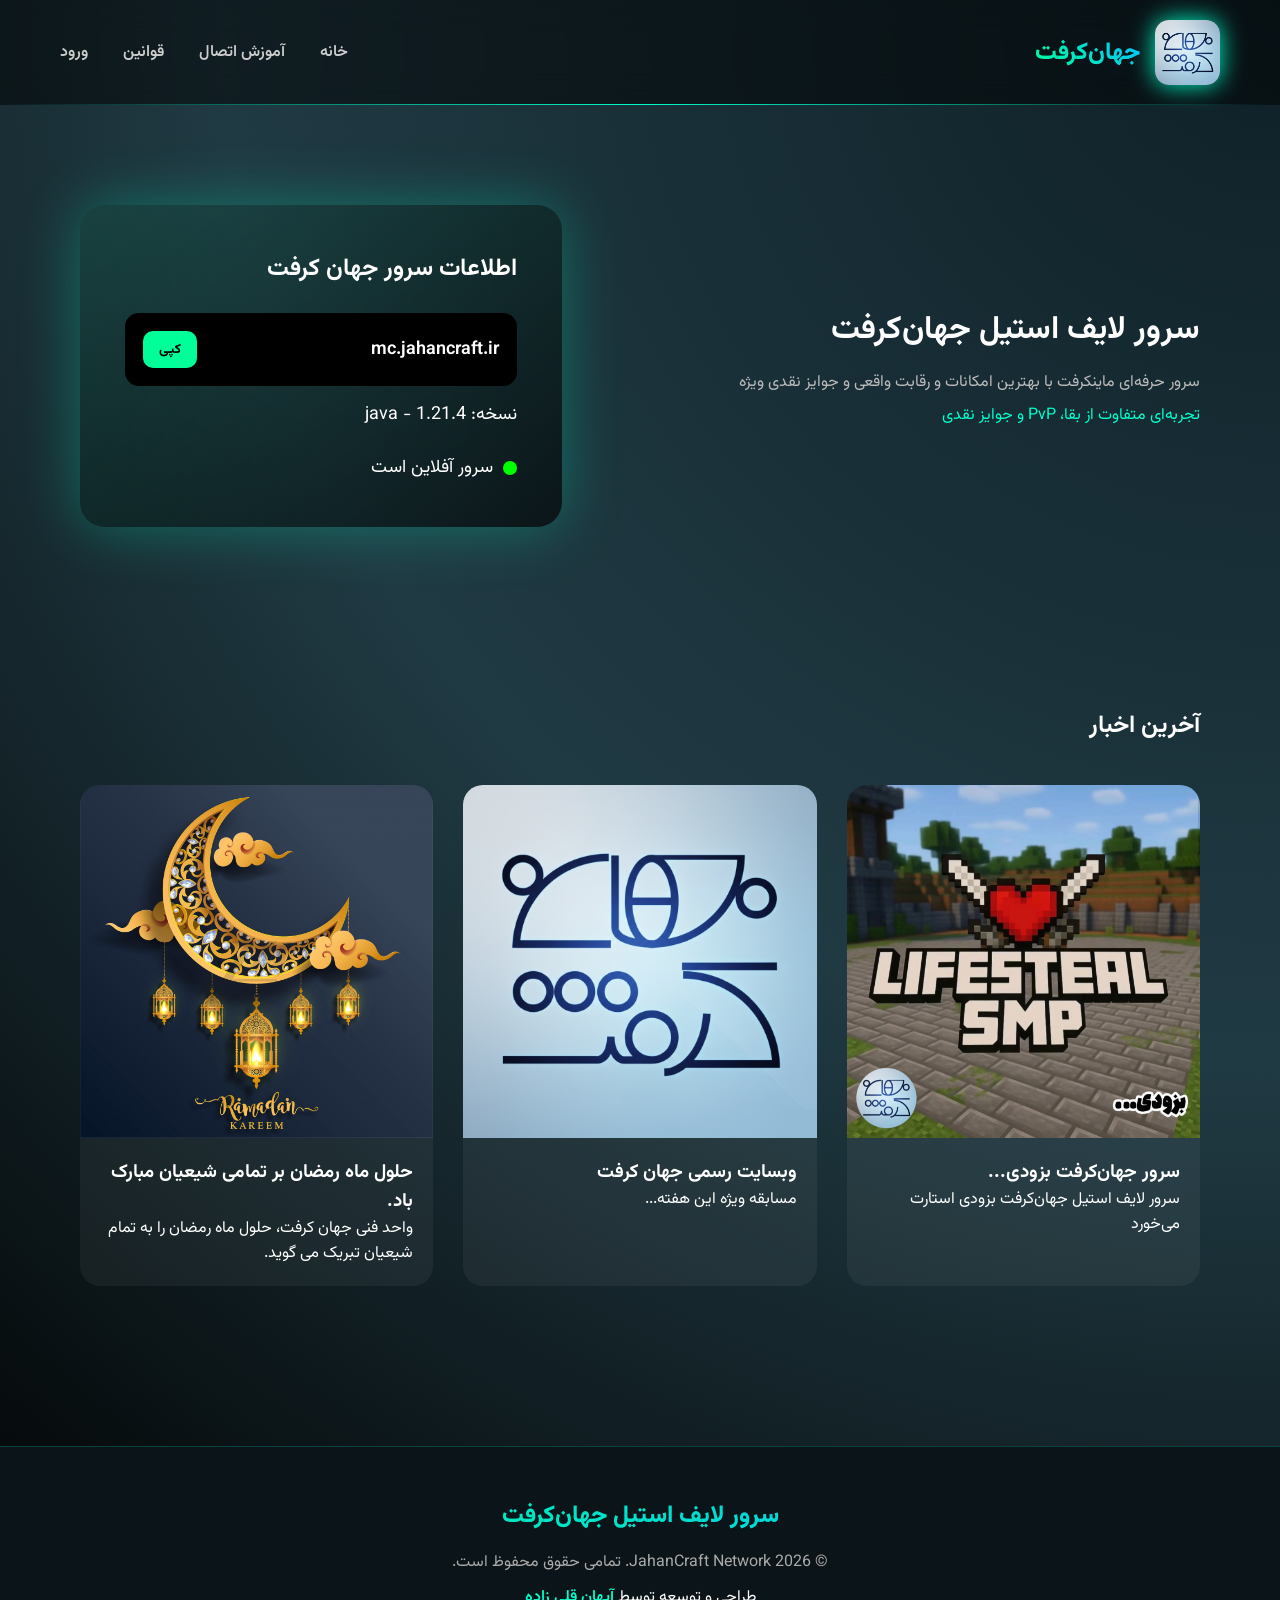
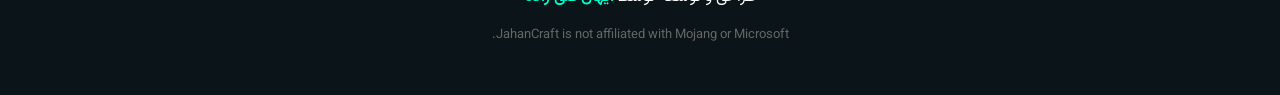
==== commit 0845faac: "Update index.html" ====
--- a/index.html
+++ b/index.html
@@ -431,7 +431,7 @@
         <div style="margin-top:15px;font-size:18px;">نسخه: 1.21.4 - java</div>
         <div class="status">
             <div class="status-dot"></div>
-            سرور آفرین است
+            سرور آفلاین است
         </div>
     </div>
 
@@ -584,3 +584,4 @@
 
 </body>
 </html>
+
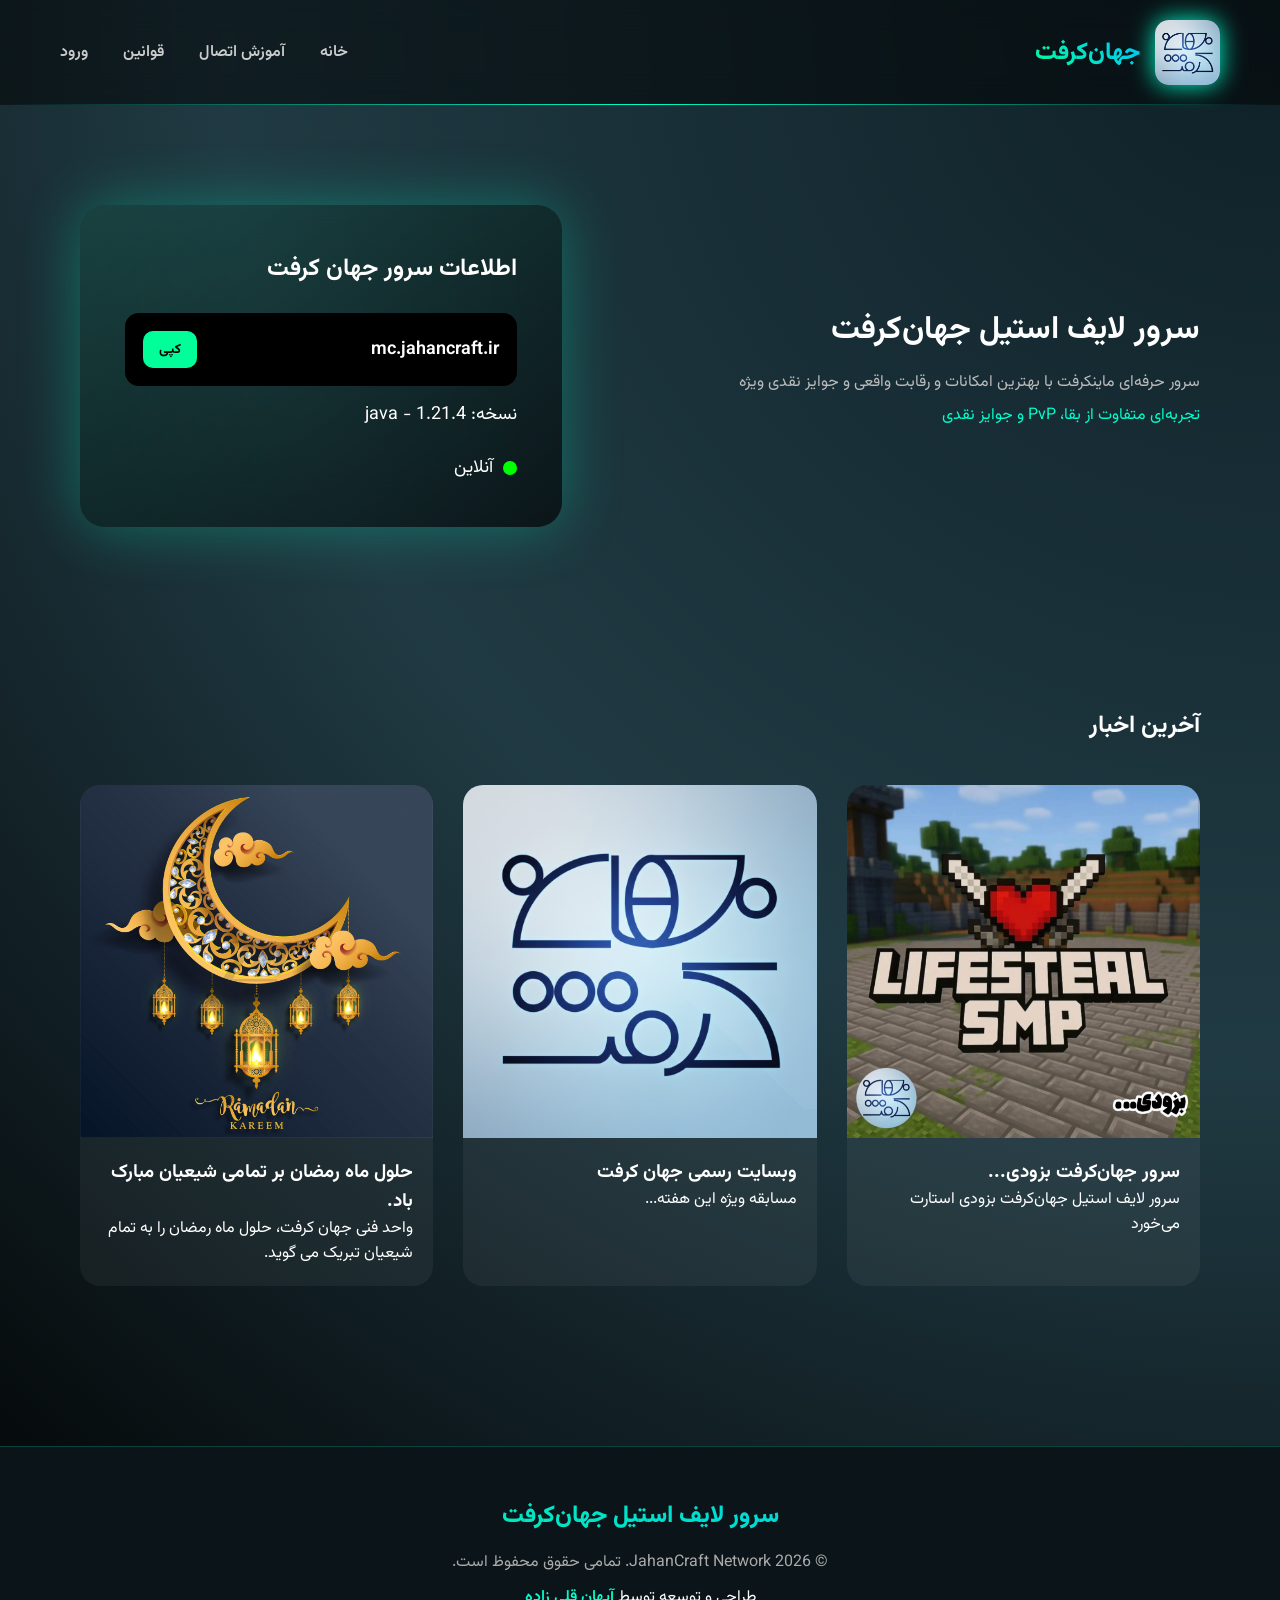
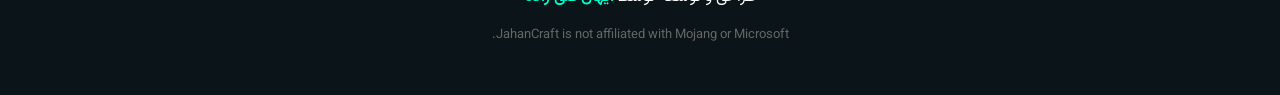
==== commit 15c20e41: "Update index.html" ====
--- a/index.html
+++ b/index.html
@@ -431,7 +431,7 @@
         <div style="margin-top:15px;font-size:18px;">نسخه: 1.21.4 - java</div>
         <div class="status">
             <div class="status-dot"></div>
-            سرور آفلاین است
+            آنلاین
         </div>
     </div>
 
@@ -585,3 +585,4 @@
 </body>
 </html>
 
+
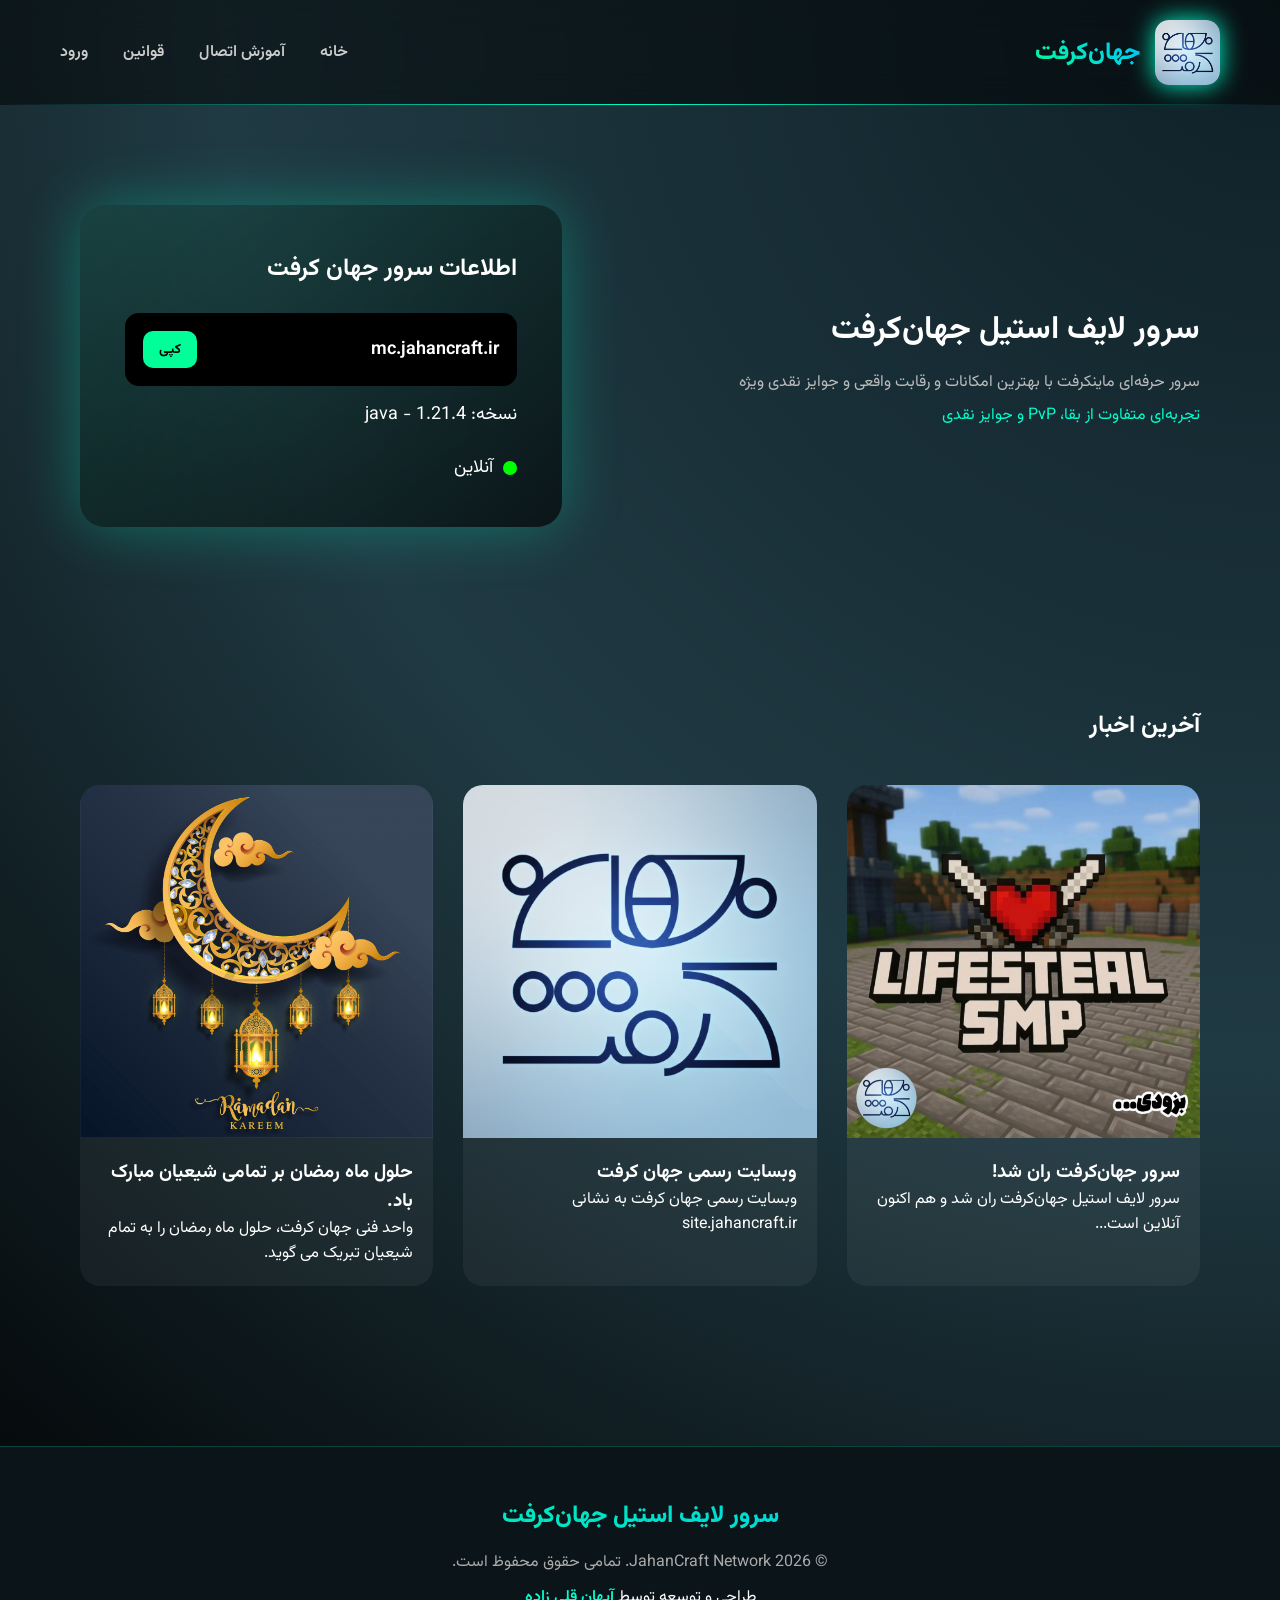
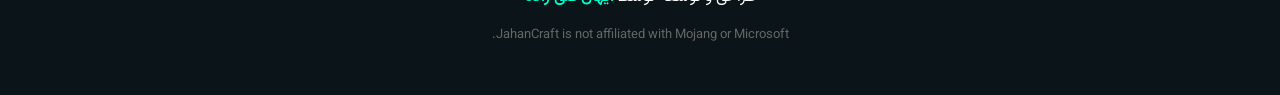
==== commit d143a662: "Update index.html" ====
--- a/index.html
+++ b/index.html
@@ -444,8 +444,8 @@
         <div class="news-card">
             <img src="images/IMG_8361.jpeg">
             <div class="news-content">
-                <h3>سرور جهان‌کرفت بزودی...</h3>
-                <p>سرور لایف استیل جهان‌کرفت بزودی استارت می‌خورد</p>
+                <h3>سرور جهان‌کرفت ران شد!</h3>
+                <p>سرور لایف استیل جهان‌کرفت ران شد و هم اکنون آنلاین است...</p>
             </div>
         </div>
 
@@ -453,7 +453,7 @@
             <img src="images/IMG_8350.jpeg">
             <div class="news-content">
                 <h3>وبسایت رسمی جهان کرفت</h3>
-                <p>مسابقه ویژه این هفته...</p>
+                <p>وبسایت رسمی جهان کرفت به نشانی site.jahancraft.ir</p>
             </div>
         </div>
 
@@ -586,3 +586,4 @@
 </html>
 
 
+
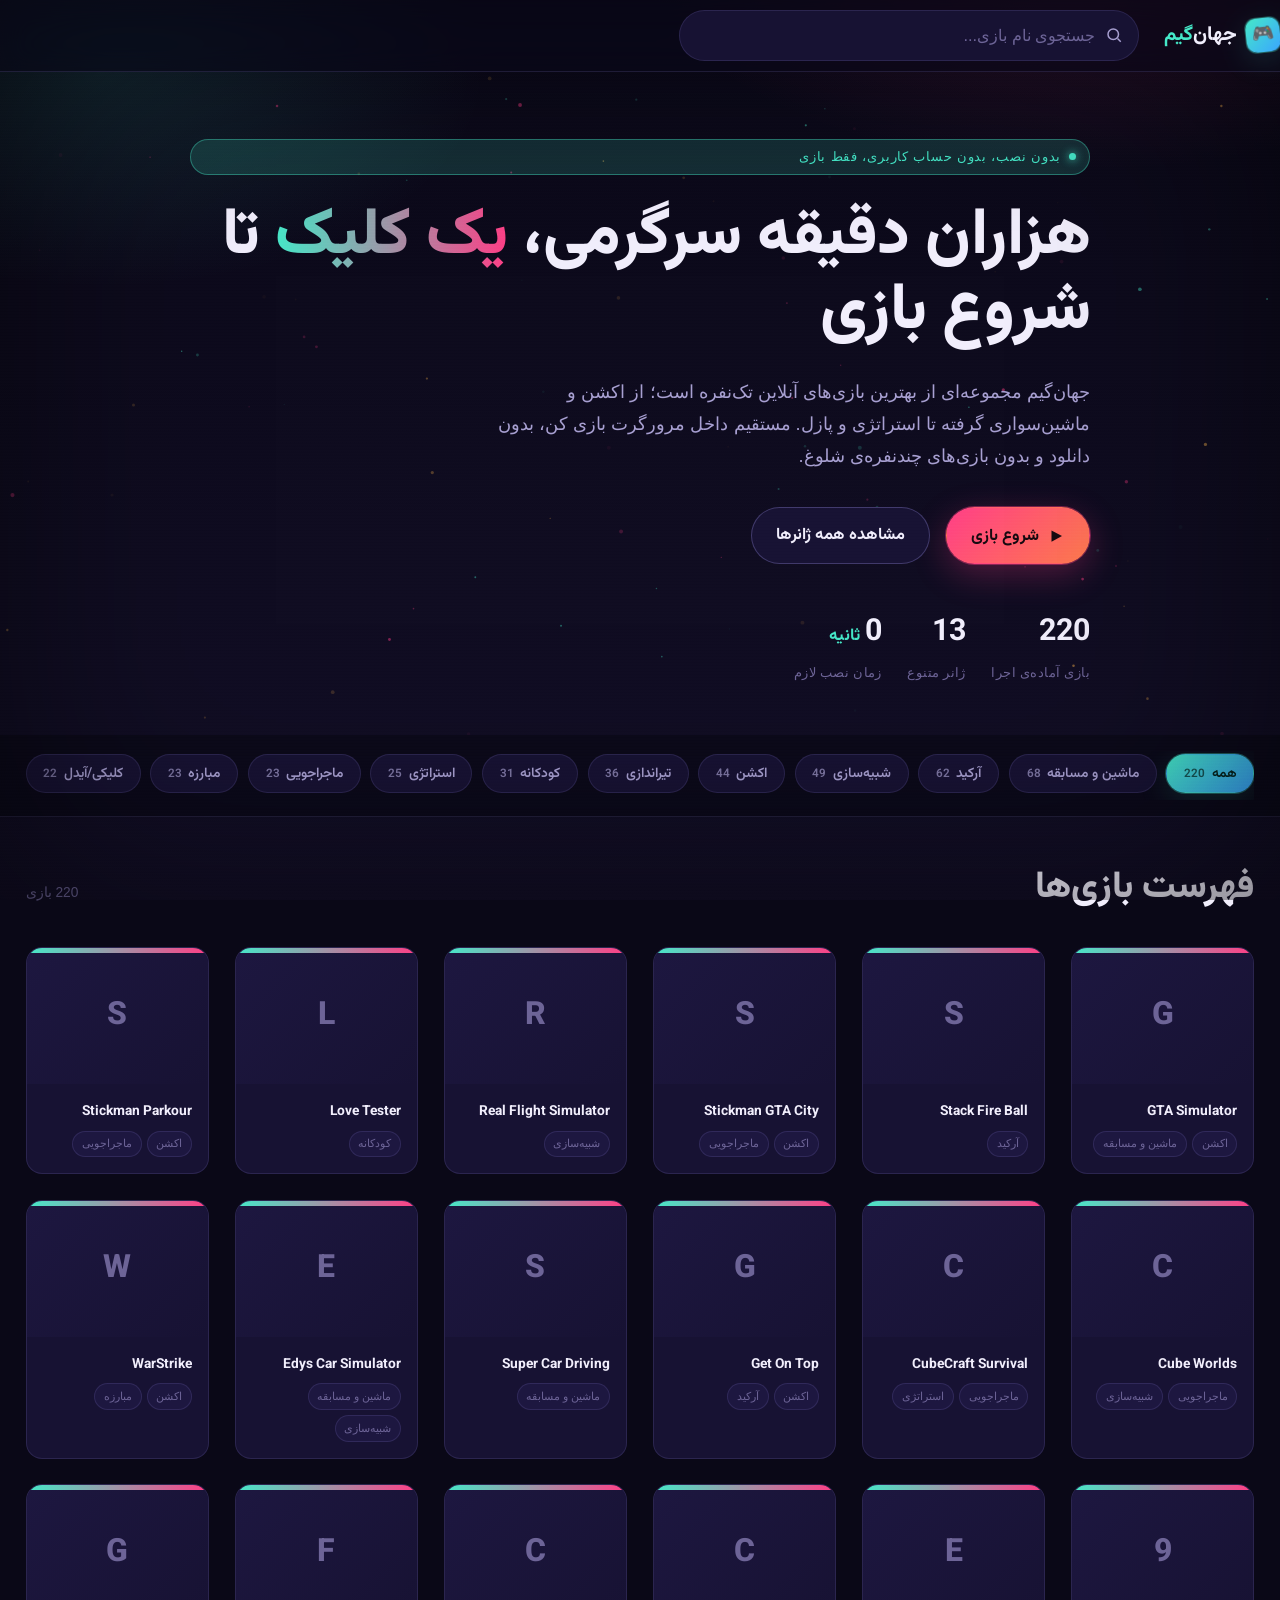
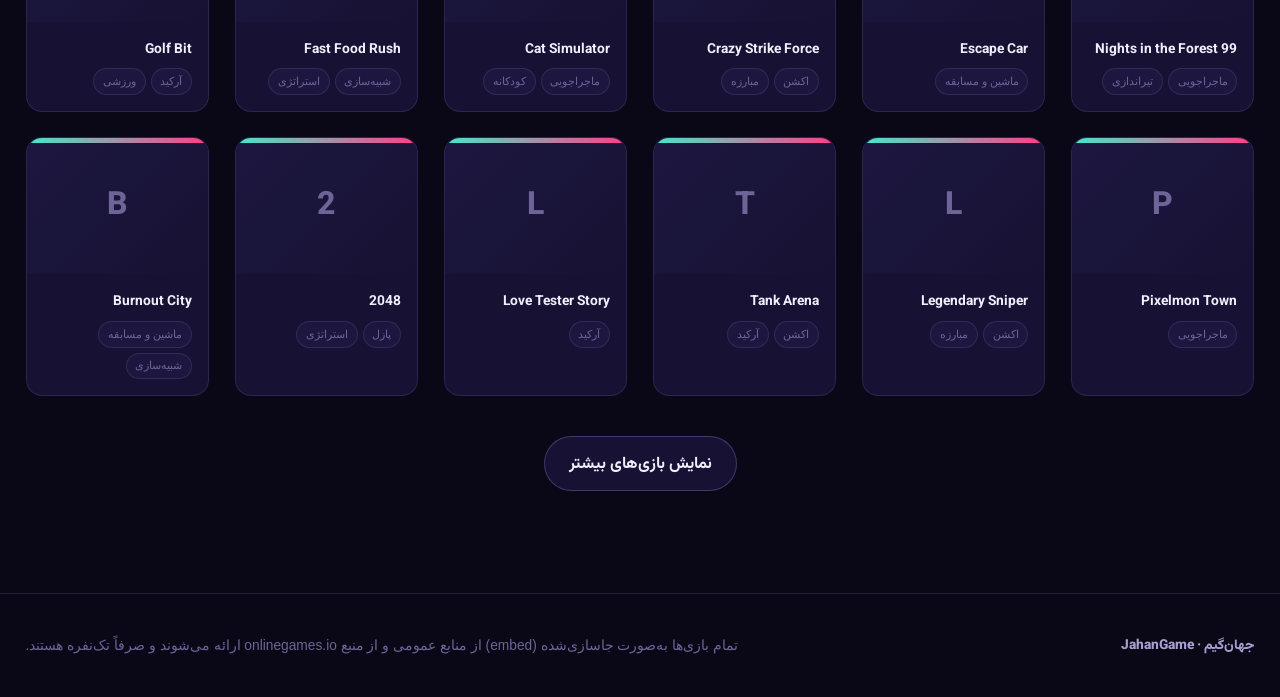
==== commit e35128fc: "Add files via upload" ====
--- a/index.html
+++ b/index.html
@@ -1,589 +1,104 @@
-<!DOCTYPE html>
-<html lang="fa" dir="rtl">
-<head>
-<meta charset="UTF-8">
-<meta name="viewport" content="width=device-width, initial-scale=1.0">
-<title>سرور جهان‌کرفت </title>
-
-<link href="https://fonts.googleapis.com/css2?family=Vazirmatn:wght@300;400;600;800&display=swap" rel="stylesheet">
-
-<style>
-*{
-    margin:0;
-    padding:0;
-    box-sizing:border-box;
-    font-family:'Vazirmatn',sans-serif;
-}
-
-body{
-    background: radial-gradient(circle at top right,#0f2027,#203a43,#000);
-    color:#fff;
-    overflow-x:hidden;
-}
-
-/* ================= HEADER ================= */
-
-header{
-    display:flex;
-    justify-content:space-between;
-    align-items:center;
-    padding:20px 60px;
-    backdrop-filter:blur(15px);
-    background:rgba(0,0,0,0.5);
-    position:sticky;
-    top:0;
-    z-index:1000;
-}
-
-.logo-area{
-    display:flex;
-    align-items:center;
-    gap:15px;
-}
-
-.logo-area img{
-    width:65px;
-    height:65px;
-    border-radius:14px;
-    object-fit:cover;
-    box-shadow:0 0 25px #00ffcc;
-}
-
-.server-name{
-    font-size:24px;
-    font-weight:800;
-    background:linear-gradient(45deg,#00ff99,#00c3ff);
-    -webkit-background-clip:text;
-    color:transparent;
-}
-
-nav{
-    display:flex;
-    gap:35px;
-}
-
-nav a{
-    text-decoration:none;
-    color:#ccc;
-    font-weight:600;
-    transition:.3s;
-}
-
-nav a:hover{
-    color:#00ffcc;
-}
-
-/* ====== MOBILE MENU ====== */
-
-.reveal{
-    opacity:0;
-    transform:translateY(40px);
-    transition:1s ease;
-}
-
-.reveal.active{
-    opacity:1;
-    transform:translateY(0);
-}
-
-
-header{
-    position:sticky;
-    top:0;
-    z-index:1000;
-    backdrop-filter:blur(15px);
-}
-
-header::after{
-    content:"";
-    position:absolute;
-    bottom:0;
-    left:0;
-    width:100%;
-    height:1px;
-    background:linear-gradient(90deg,transparent,#00ffcc,transparent);
-}
-
-
-.menu-toggle{
-    display:none;
-    flex-direction:column;
-    gap:5px;
-    cursor:pointer;
-}
-
-.menu-toggle span{
-    width:28px;
-    height:3px;
-    background:#fff;
-    border-radius:3px;
-}
-
-@media(max-width:900px){
-    nav{
-        position:fixed;
-        top:0;
-        right:-100%;
-        height:100vh;
-        width:250px;
-        background:#0b1c22;
-        flex-direction:column;
-        padding:100px 30px;
-        transition:.4s;
-    }
-    nav.active{
-        right:0;
-    }
-    .menu-toggle{
-        display:flex;
-    }
-}
-
-/* ================= HERO ================= */
-
-.hero{
-    display:grid;
-    grid-template-columns:1.2fr 1fr;
-    gap:60px;
-    padding:100px 80px;
-    align-items:center;
-}
-
-.hero-text h1{
-    font-size:32px;
-    margin-bottom:15px;
-}
-
-.hero-text p{
-    font-size:16px;
-    color:#bbb;
-}
-
-.hero-text .sub{
-    color:#00ffcc;
-    margin-top:8px;
-}
-
-/* ===== SERVER CARD BIGGER ===== */
-
-.server-card{
-    background:linear-gradient(145deg,rgba(0,255,150,0.08),rgba(0,0,0,0.6));
-    padding:45px;
-    border-radius:25px;
-    backdrop-filter:blur(25px);
-    box-shadow:0 0 60px rgba(0,255,200,0.3);
-    transition:.4s;
-    min-height:300px;
-    display:flex;
-    flex-direction:column;
-    justify-content:center;
-}
-
-.server-card:hover{
-    transform:translateY(-8px);
-    box-shadow:0 0 80px rgba(0,255,200,0.6);
-}
-
-.server-info{
-    font-size:24px;
-    margin-bottom:25px;
-    font-weight:700;
-}
-
-.ip-box{
-    background:#000;
-    padding:18px;
-    border-radius:14px;
-    display:flex;
-    justify-content:space-between;
-    align-items:center;
-    font-size:18px;
-    font-weight:600;
-}
-
-.copy-btn{
-    background:#00ff99;
-    border:none;
-    padding:8px 16px;
-    border-radius:10px;
-    cursor:pointer;
-    font-weight:700;
-}
-
-.status{
-    margin-top:25px;
-    display:flex;
-    align-items:center;
-    gap:10px;
-    font-size:18px;
-}
-
-.status-dot{
-    width:14px;
-    height:14px;
-    border-radius:50%;
-    background:#00ff00;
-    animation:pulse 1.5s infinite;
-}
-
-@keyframes pulse{
-    0%{box-shadow:0 0 0 0 rgba(0,255,0,0.7);}
-    70%{box-shadow:0 0 0 12px rgba(0,255,0,0);}
-    100%{box-shadow:0 0 0 0 rgba(0,255,0,0);}
-}
-
-
-/* ================= NEWS ================= */
-
-.news-section{
-    padding:80px;
-}
-
-.news-grid{
-    display:grid;
-    grid-template-columns:repeat(auto-fit,minmax(300px,1fr));
-    gap:30px;
-}
-
-.news-card{
-    background:rgba(255,255,255,0.05);
-    border-radius:20px;
-    overflow:hidden;
-    cursor:pointer;
-    transition:.4s;
-}
-
-.news-card:hover{
-    transform:translateY(-10px);
-    box-shadow:0 0 40px rgba(0,255,200,0.4);
-}
-
-.news-card img{
-    width:100%;
-    aspect-ratio:1 / 1;   /* مربع واقعی */
-    object-fit:cover;     /* بدون کشیدگی */
-    display:block;
-}
-
-
-.news-content{
-    padding:20px;
-}
-
-html{
-    scroll-behavior:smooth;
-}
-
-/* اسکرول بار حرفه‌ای */
-::-webkit-scrollbar{
-    width:10px;
-}
-
-::-webkit-scrollbar-track{
-    background:#0b1c22;
-}
-
-::-webkit-scrollbar-thumb{
-    background:linear-gradient(#00ff99,#00c3ff);
-    border-radius:20px;
-}
-
-.page{
-    animation:fadeIn .4s ease;
-}
-
-@keyframes fadeIn{
-    from{
-        opacity:0;
-        transform:translateY(20px);
-    }
-    to{
-        opacity:1;
-        transform:translateY(0);
-    }
-}
-
-
-/* ================= MODAL ================= */
-
-.modal{
-    position:fixed;
-    top:0;
-    left:0;
-    width:100%;
-    height:100%;
-    background:rgba(0,0,0,0.85);
-    display:none;
-    justify-content:center;
-    align-items:center;
-}
-
-.modal-content{
-    background:#111;
-    padding:30px;
-    border-radius:20px;
-    max-width:600px;
-    max-height:80vh;
-    overflow:auto;
-}
-
-.show{
-    display:flex;
-}
-
-.page.hidden{
-    display:none;
-}
-
-.footer{
-    background:#0b1418;
-    padding:50px 20px;
-    text-align:center;
-    margin-top:80px;
-    border-top:1px solid rgba(0,255,200,0.2);
-}
-
-.footer-logo{
-    font-size:24px;
-    font-weight:800;
-    background:linear-gradient(45deg,#00ff99,#00c3ff);
-    -webkit-background-clip:text;
-    color:transparent;
-    margin-bottom:15px;
-}
-
-.footer-text{
-    color:#aaa;
-    margin-bottom:10px;
-}
-
-.footer-dev span{
-    color:#00ffcc;
-    font-weight:600;
-}
-
-.footer-note{
-    margin-top:15px;
-    font-size:13px;
-    color:#666;
-}
-
-
-/* ===== Responsive Hero ===== */
-
-@media(max-width:900px){
-    .hero{
-        grid-template-columns:1fr;
-        padding:60px 25px;
-        gap:40px;
-    }
-    .news-section{
-        padding:60px 25px;
-    }
-    header{
-        padding:20px 25px;
-    }
-}
-
-</style>
-</head>
-<div id="loader">
-    <div class="spinner"></div>
-</div>
-
-<body>
-
-<header>
-    <div class="logo-area">
-        <img src="images/IMG_8350.jpeg">
-        <div class="server-name">جهان‌کرفت</div>
-    </div>
-
-    <div class="menu-toggle" onclick="toggleMenu()">
-        <span></span>
-        <span></span>
-        <span></span>
-    </div>
-
-    <nav id="navMenu">
-        <a href="#" onclick="showPage('home')">خانه</a>
-        <a href="#" onclick="showPage('connect')">آموزش اتصال</a>
-        <a href="#" onclick="showPage('rules')">قوانین</a>
-        <a href="#" id="loginBtn" onclick="showPage('login')">ورود</a>
-    </nav>
-</header>
-
-<section id="home" class="page">
-<div class="hero">
-
-    <div class="hero-text">
-        <h1>سرور لایف استیل جهان‌کرفت</h1>
-        <p>سرور حرفه‌ای ماینکرفت با بهترین امکانات و رقابت واقعی و جوایز نقدی ویژه</p>
-        <div class="sub">تجربه‌ای متفاوت از بقا، PvP و جوایز نقدی</div>
-    </div>
-
-    <div class="server-card">
-        <div class="server-info">اطلاعات سرور جهان کرفت</div>
-        <div class="ip-box">
-            mc.jahancraft.ir
-            <button class="copy-btn" onclick="copyIP()">کپی</button>
-        </div>
-        <div style="margin-top:15px;font-size:18px;">نسخه: 1.21.4 - java</div>
-        <div class="status">
-            <div class="status-dot"></div>
-            آنلاین
-        </div>
-    </div>
-
-</div>
-
-<div class="news-section">
-    <h2 style="margin-bottom:40px;">آخرین اخبار</h2>
-
-    <div class="news-grid">
-        <div class="news-card">
-            <img src="images/IMG_8361.jpeg">
-            <div class="news-content">
-                <h3>سرور جهان‌کرفت ران شد!</h3>
-                <p>سرور لایف استیل جهان‌کرفت ران شد و هم اکنون آنلاین است...</p>
-            </div>
-        </div>
-
-        <div class="news-card">
-            <img src="images/IMG_8350.jpeg">
-            <div class="news-content">
-                <h3>وبسایت رسمی جهان کرفت</h3>
-                <p>وبسایت رسمی جهان کرفت به نشانی site.jahancraft.ir</p>
-            </div>
-        </div>
-
-        <div class="news-card">
-            <img src="images/ramadan.jpg">
-            <div class="news-content">
-                <h3>حلول ماه رمضان بر تمامی شیعیان مبارک باد.</h3>
-                <p>واحد فنی جهان کرفت، حلول ماه رمضان را به تمام شیعیان تبریک می گوید.</p>
-            </div>
-        </div>
-    </div>
-</div>
-</section>
-
-<section id="connect" class="page hidden">
-<div style="padding:80px 25px;">
-<h2>آموزش اتصال</h2>
-<p>وارد Minecraft شوید → Multiplayer → Add Server → وارد کردن IP</p>
-</div>
-</section>
-
-<section id="rules" class="page hidden">
-<div style="padding:80px 25px;">
-<h2>قوانین سرور</h2>
-<p>بزودی در این قسمت قرار می گیرد...</p>
-</div>
-</section>
-
-<section id="login" class="page hidden">
-<div style="padding:60px 25px;">
-<h2>ورود / ثبت نام</h2>
-<input id="realname" placeholder="نام واقعی">
-<input id="username" placeholder="یوزرنیم">
-<input id="password" type="password" placeholder="پسورد">
-<button onclick="register()">ثبت نام</button>
-<button onclick="login()">ورود</button>
-</div>
-</section>
-
-<div class="modal" id="newsModal">
-<div class="modal-content">
-<h2 id="modalTitle"></h2>
-<img id="modalImg" style="width:100%;border-radius:15px;margin:15px 0;">
-<p>متن کامل خبر اینجا قرار میگیرد...</p>
-<button onclick="closeNews()">بستن</button>
-</div>
-</div>
-
-<script>
-
-function revealOnScroll(){
-    document.querySelectorAll(".reveal").forEach(el=>{
-        let windowHeight = window.innerHeight;
-        let elementTop = el.getBoundingClientRect().top;
-        if(elementTop < windowHeight - 100){
-            el.classList.add("active");
-        }
-    });
-}
-
-window.addEventListener("scroll", revealOnScroll);
-
-
-function toggleMenu(){
-    document.getElementById("navMenu").classList.toggle("active");
-}
-
-function copyIP(){
-    navigator.clipboard.writeText("play.jahancraft.ir");
-    alert("IP کپی شد!");
-}
-
-function showPage(id){
-    document.querySelectorAll(".page").forEach(p=>p.classList.add("hidden"));
-    document.getElementById(id).classList.remove("hidden");
-    document.getElementById("navMenu").classList.remove("active");
-}
-
-function openNews(title,img){
-    document.getElementById("modalTitle").innerText=title;
-    document.getElementById("modalImg").src=img;
-    document.getElementById("newsModal").classList.add("show");
-}
-
-function closeNews(){
-    document.getElementById("newsModal").classList.remove("show");
-}
-
-function register(){
-    let realname=document.getElementById("realname").value;
-    let username=document.getElementById("username").value;
-    let password=document.getElementById("password").value;
-    localStorage.setItem("user",JSON.stringify({realname,username,password}));
-    alert("ثبت نام انجام شد");
-}
-
-function login(){
-    let username=document.getElementById("username").value;
-    let password=document.getElementById("password").value;
-    let user=JSON.parse(localStorage.getItem("user"));
-    if(user && user.username===username && user.password===password){
-        document.getElementById("loginBtn").innerText=user.realname;
-        showPage("home");
-    }else{
-        alert("اطلاعات اشتباه است");
-    }
-}
-</script>
-
-<footer class="footer">
-    <div class="footer-content">
-        <div class="footer-logo">سرور لایف استیل جهان‌کرفت</div>
-        
-        <div class="footer-text">
-            © 2026 JahanCraft Network. تمامی حقوق محفوظ است.
-        </div>
-
-        <div class="footer-dev">
-            طراحی و توسعه توسط <span>آیهان قلی زاده</span>
-        </div>
-
-        <div class="footer-note">
-            JahanCraft is not affiliated with Mojang or Microsoft.
-        </div>
-    </div>
-</footer>
-
-
-</body>
-</html>
-
-
-
+<!DOCTYPE html>
+<html lang="fa" dir="rtl">
+<head>
+<meta charset="UTF-8">
+<meta name="viewport" content="width=device-width, initial-scale=1, viewport-fit=cover">
+<title>جهان‌گیم | JahanGame — بازی‌های آنلاین رایگان بدون نصب</title>
+<meta name="description" content="جهان‌گیم: صدها بازی آنلاین رایگان، بدون نیاز به نصب، مستقیم داخل مرورگر. اکشن، ماشین‌سواری، استراتژی، پازل و بیشتر.">
+<link rel="icon" href="data:image/svg+xml,<svg xmlns=%22http://www.w3.org/2000/svg%22 viewBox=%220 0 100 100%22><rect width=%22100%22 height=%22100%22 rx=%2222%22 fill=%22%2345e8c8%22/><text x=%2250%22 y=%2268%22 font-size=%2258%22 text-anchor=%22middle%22>🎮</text></svg>">
+<link rel="preconnect" href="https://fonts.googleapis.com">
+<link rel="preconnect" href="https://fonts.gstatic.com" crossorigin>
+<link href="https://fonts.googleapis.com/css2?family=Vazirmatn:wght@100..900&display=swap" rel="stylesheet">
+<link rel="stylesheet" href="assets/css/style.css">
+</head>
+<body>
+
+<!-- صفحه بارگذاری بوت‌سکانس -->
+<div id="boot-screen">
+  <div class="boot-logo"><span>Jahan</span>Game · جهان‌گیم</div>
+  <div class="boot-bar"><div class="boot-bar-fill" id="boot-fill"></div></div>
+  <div class="boot-status" id="boot-status">در حال آماده‌سازی...</div>
+  <div class="boot-pct" id="boot-pct">0%</div>
+</div>
+
+<div class="scanline-overlay" aria-hidden="true"></div>
+<div class="vignette" aria-hidden="true"></div>
+
+<header class="site-header">
+  <div class="container header-inner">
+    <a href="index.html" class="brand">
+      <span class="brand-badge">🎮</span>
+      <span class="brand-name">جهان‌<b>گیم</b></span>
+    </a>
+    <div class="nav-search">
+      <svg width="18" height="18" viewBox="0 0 24 24" fill="none" stroke="currentColor" stroke-width="2"><circle cx="11" cy="11" r="7"/><path d="m21 21-4.3-4.3"/></svg>
+      <input id="search-input" type="search" placeholder="جستجوی نام بازی...">
+    </div>
+    <div class="header-actions">
+      <button class="icon-btn mobile-only" id="mobile-search-toggle" aria-label="جستجو">
+        <svg width="18" height="18" viewBox="0 0 24 24" fill="none" stroke="currentColor" stroke-width="2"><circle cx="11" cy="11" r="7"/><path d="m21 21-4.3-4.3"/></svg>
+      </button>
+    </div>
+  </div>
+  <div class="mobile-search-bar" id="mobile-search-bar">
+    <svg width="18" height="18" viewBox="0 0 24 24" fill="none" stroke="currentColor" stroke-width="2"><circle cx="11" cy="11" r="7"/><path d="m21 21-4.3-4.3"/></svg>
+    <input id="search-input-mobile" type="search" placeholder="جستجوی نام بازی...">
+  </div>
+</header>
+
+<main>
+  <section class="hero">
+    <canvas id="particle-canvas" aria-hidden="true"></canvas>
+    <div class="container hero-inner">
+      <span class="eyebrow"><span class="dot"></span> بدون نصب، بدون حساب کاربری، فقط بازی</span>
+      <h1>هزاران دقیقه سرگرمی، <span class="accent">یک کلیک</span> تا شروع بازی</h1>
+      <p class="lead">جهان‌گیم مجموعه‌ای از بهترین بازی‌های آنلاین تک‌نفره است؛ از اکشن و ماشین‌سواری گرفته تا استراتژی و پازل. مستقیم داخل مرورگرت بازی کن، بدون دانلود و بدون بازی‌های چندنفره‌ی شلوغ.</p>
+      <div class="hero-cta">
+        <button class="btn btn-primary" id="scroll-to-games">
+          <svg width="18" height="18" viewBox="0 0 24 24" fill="none"><path d="M6 4.5v15l14-7.5-14-7.5z" fill="currentColor"/></svg>
+          شروع بازی
+        </button>
+        <a class="btn btn-ghost" href="#games-section">مشاهده همه ژانرها</a>
+      </div>
+      <div class="hero-stats">
+        <div class="stat"><b id="stat-total">0</b><span>بازی آماده‌ی اجرا</span></div>
+        <div class="stat"><b id="stat-genres">0</b><span>ژانر متنوع</span></div>
+        <div class="stat"><b>0<span class="unit">ثانیه</span></b><span>زمان نصب لازم</span></div>
+      </div>
+    </div>
+  </section>
+
+  <div class="filters">
+    <div class="container">
+      <div class="chip-row" id="genre-chips" role="tablist" aria-label="فیلتر ژانر بازی"></div>
+    </div>
+  </div>
+
+  <div class="container" id="games-section">
+    <div class="section-head">
+      <h2>فهرست بازی‌ها</h2>
+      <span class="sub" id="result-count">0 بازی</span>
+    </div>
+
+    <div class="game-grid" id="game-grid"></div>
+
+    <p class="empty-state" id="empty-state" hidden>هیچ بازی‌ای با این مشخصات پیدا نشد؛ کلمه‌ی دیگری را امتحان کن یا فیلتر را تغییر بده.</p>
+
+    <div class="loadmore-wrap" id="loadmore-wrap" hidden>
+      <button class="btn btn-ghost btn-loadmore" id="loadmore-btn">نمایش بازی‌های بیشتر</button>
+    </div>
+  </div>
+</main>
+
+<footer class="site-footer">
+  <div class="container footer-inner">
+    <div class="footer-brand">جهان‌گیم · JahanGame</div>
+    <div>تمام بازی‌ها به‌صورت جاسازی‌شده (embed) از منابع عمومی و از منبع onlinegames.io ارائه می‌شوند و صرفاً تک‌نفره هستند.</div>
+  </div>
+</footer>
+
+<script src="assets/js/games-data.js"></script>
+<script src="assets/js/common.js"></script>
+<script src="assets/js/main.js"></script>
+</body>
+</html>
--- a/assets/css/style.css
+++ b/assets/css/style.css
@@ -0,0 +1,633 @@
+/* ===================================================================
+   JahanGame — جهان‌گیم
+   سیستم طراحی: «کارتریج نئون» — آرکید شبانه با هویت دو-رنگی سایان/مژنتا
+   =================================================================== */
+
+@font-face {
+  font-family: 'Vazirmatn';
+  src: local('Vazirmatn');
+}
+
+* , *::before, *::after { box-sizing: border-box; }
+
+:root{
+  /* --- رنگ‌ها --- */
+  --bg:            #0a0817;
+  --bg-soft:       #120e26;
+  --surface:       #171233;
+  --surface-2:     #1d1740;
+  --surface-hover: #251c4e;
+  --line:          rgba(150, 140, 220, 0.16);
+  --line-strong:   rgba(150, 140, 220, 0.32);
+
+  --cyan:          #45e8c8;
+  --cyan-dim:      rgba(69, 232, 200, 0.16);
+  --magenta:       #ff3e86;
+  --magenta-dim:   rgba(255, 62, 134, 0.18);
+  --amber:         #ffb84d;
+  --amber-dim:     rgba(255, 184, 77, 0.18);
+
+  --text:          #f1eefc;
+  --text-dim:      #a79fd1;
+  --text-faint:    #6d6497;
+
+  --grad-cta: linear-gradient(135deg, var(--magenta), #ff7a4d);
+  --grad-cyan: linear-gradient(135deg, var(--cyan), #3aa6ff);
+  --shadow-glow-cyan: 0 0 0 1px rgba(69,232,200,.35), 0 8px 30px rgba(69,232,200,.15);
+  --shadow-glow-magenta: 0 0 0 1px rgba(255,62,134,.4), 0 10px 34px rgba(255,62,134,.28);
+
+  /* --- تایپوگرافی سیال --- */
+  --fs-hero:   clamp(2.1rem, 1.35rem + 3.4vw, 4.4rem);
+  --fs-h2:     clamp(1.5rem, 1.2rem + 1.4vw, 2.4rem);
+  --fs-h3:     clamp(1.1rem, 1rem + 0.6vw, 1.5rem);
+  --fs-body:   clamp(0.92rem, 0.87rem + 0.2vw, 1.02rem);
+  --fs-small:  clamp(0.78rem, 0.75rem + 0.15vw, 0.86rem);
+  --fs-hud:    clamp(0.7rem, 0.68rem + 0.2vw, 0.8rem);
+
+  /* --- فاصله‌گذاری سیال --- */
+  --sp-1: clamp(0.4rem, 0.3rem + 0.4vw, 0.6rem);
+  --sp-2: clamp(0.7rem, 0.55rem + 0.6vw, 1rem);
+  --sp-3: clamp(1.1rem, 0.9rem + 0.9vw, 1.6rem);
+  --sp-4: clamp(1.6rem, 1.2rem + 1.6vw, 2.6rem);
+  --sp-5: clamp(2.4rem, 1.8rem + 2.6vw, 4.2rem);
+
+  --radius-s: 10px;
+  --radius-m: 16px;
+  --radius-l: 22px;
+
+  --container: 1320px;
+  --header-h: 72px;
+  --ease-pop: cubic-bezier(.2,.9,.25,1.3);
+}
+
+html{
+  scroll-behavior: smooth;
+  color-scheme: dark;
+}
+@media (prefers-reduced-motion: reduce){
+  html{ scroll-behavior: auto; }
+  *, *::before, *::after{ animation-duration: .001ms !important; animation-iteration-count: 1 !important; transition-duration: .001ms !important; scroll-behavior: auto !important; }
+}
+
+body{
+  margin:0;
+  background: var(--bg);
+  color: var(--text);
+  font-family: 'Vazirmatn', 'Tahoma', sans-serif;
+  font-size: var(--fs-body);
+  line-height: 1.75;
+  direction: rtl;
+  overflow-x: hidden;
+  min-height: 100vh;
+  background-image:
+    radial-gradient(60% 45% at 85% -8%, rgba(255,62,134,.16), transparent 60%),
+    radial-gradient(50% 40% at 8% 8%, rgba(69,232,200,.12), transparent 60%),
+    linear-gradient(180deg, var(--bg) 0%, var(--bg-soft) 100%);
+  background-attachment: fixed;
+}
+
+a{ color: inherit; text-decoration: none; }
+ul{ list-style: none; margin:0; padding:0; }
+img{ max-width: 100%; display:block; }
+button{ font-family: inherit; cursor:pointer; }
+h1,h2,h3,p{ margin: 0; }
+
+.container{
+  width: min(100% - 2 * var(--sp-3), var(--container));
+  margin-inline: auto;
+}
+
+:focus-visible{
+  outline: 2px solid var(--cyan);
+  outline-offset: 3px;
+  border-radius: 6px;
+}
+
+/* ---------- افکت اسکن‌لاین (امضای بصری سایت) ---------- */
+.scanline-overlay{
+  position: fixed; inset: 0;
+  pointer-events: none;
+  z-index: 60;
+  opacity: .5;
+  mix-blend-mode: overlay;
+  background: repeating-linear-gradient(
+    to bottom,
+    rgba(255,255,255,.035) 0px,
+    rgba(255,255,255,.035) 1px,
+    transparent 2px,
+    transparent 3px
+  );
+  animation: scan-drift 9s linear infinite;
+}
+@keyframes scan-drift{
+  from{ background-position: 0 0; }
+  to{ background-position: 0 120px; }
+}
+.vignette{
+  position: fixed; inset:0; z-index: 59; pointer-events:none;
+  box-shadow: inset 0 0 18vw rgba(0,0,0,.55);
+}
+
+/* =========================================================
+   صفحه بارگذاری (بوت‌سکانس آرکید)
+   ========================================================= */
+#boot-screen{
+  position: fixed; inset: 0; z-index: 200;
+  background: radial-gradient(60% 60% at 50% 40%, #150f30 0%, #0a0817 70%);
+  display:flex; align-items:center; justify-content:center;
+  flex-direction: column;
+  gap: var(--sp-3);
+  transition: opacity .6s ease, visibility .6s ease;
+}
+#boot-screen.hidden{ opacity:0; visibility:hidden; pointer-events:none; }
+
+.boot-logo{
+  font-weight: 800;
+  font-size: clamp(1.8rem, 1.2rem + 3vw, 3.2rem);
+  letter-spacing: .5px;
+  position: relative;
+  color: var(--text);
+}
+.boot-logo span{ color: var(--cyan); }
+.boot-logo::before, .boot-logo::after{
+  content: 'JahanGame · جهان‌گیم';
+  position:absolute; inset:0;
+  opacity: .55;
+}
+.boot-logo::before{ color: var(--magenta); clip-path: inset(0 0 55% 0); animation: glitch-a 2.2s infinite linear; }
+.boot-logo::after{ color: var(--cyan); clip-path: inset(55% 0 0 0); animation: glitch-b 2.6s infinite linear; }
+@keyframes glitch-a{
+  0%, 90%, 100%{ transform: translate(0,0); }
+  92%{ transform: translate(-3px,1px); }
+  94%{ transform: translate(3px,-1px); }
+  96%{ transform: translate(-2px,0); }
+}
+@keyframes glitch-b{
+  0%, 90%, 100%{ transform: translate(0,0); }
+  91%{ transform: translate(2px,-1px); }
+  95%{ transform: translate(-3px,1px); }
+  97%{ transform: translate(2px,1px); }
+}
+
+.boot-bar{
+  width: min(78vw, 340px);
+  height: 10px;
+  border-radius: 99px;
+  background: var(--surface);
+  border: 1px solid var(--line-strong);
+  overflow: hidden;
+  position: relative;
+}
+.boot-bar-fill{
+  height: 100%; width: 0%;
+  border-radius: 99px;
+  background: repeating-linear-gradient(-45deg, var(--cyan) 0 8px, var(--magenta) 8px 16px);
+  background-size: 200% 100%;
+  animation: boot-stripes 1s linear infinite;
+  transition: width .25s ease-out;
+}
+@keyframes boot-stripes{ from{ background-position: 0 0; } to{ background-position: 32px 0; } }
+.boot-status{
+  font-size: var(--fs-hud);
+  color: var(--text-dim);
+  letter-spacing: .5px;
+  min-height: 1.2em;
+}
+.boot-pct{ color: var(--cyan); font-weight:700; }
+
+/* =========================================================
+   هدر
+   ========================================================= */
+.site-header{
+  position: sticky; top:0; z-index: 100;
+  height: var(--header-h);
+  display:flex; align-items:center;
+  background: rgba(10,8,23,.65);
+  backdrop-filter: blur(14px) saturate(140%);
+  border-bottom: 1px solid var(--line);
+  transition: background .3s ease, box-shadow .3s ease;
+}
+.site-header.scrolled{
+  background: rgba(10,8,23,.92);
+  box-shadow: 0 10px 30px rgba(0,0,0,.35);
+}
+.header-inner{
+  display:flex; align-items:center; gap: var(--sp-3);
+  width:100%;
+}
+.brand{
+  display:flex; align-items:center; gap:.55rem;
+  font-weight: 800; font-size: 1.25rem;
+  white-space: nowrap;
+  flex-shrink: 0;
+}
+.brand-badge{
+  width: 34px; height:34px; border-radius: 10px;
+  background: var(--grad-cyan);
+  display:flex; align-items:center; justify-content:center;
+  font-size: 1.1rem;
+  box-shadow: var(--shadow-glow-cyan);
+  transform: rotate(-6deg);
+  flex-shrink:0;
+}
+.brand-name b{ color: var(--cyan); }
+
+.nav-search{
+  flex:1;
+  display:flex; align-items:center; gap:.5rem;
+  background: var(--surface);
+  border: 1px solid var(--line);
+  border-radius: 99px;
+  padding: .55rem .9rem;
+  max-width: 460px;
+  transition: border-color .2s ease, box-shadow .2s ease;
+}
+.nav-search:focus-within{
+  border-color: var(--cyan);
+  box-shadow: 0 0 0 3px var(--cyan-dim);
+}
+.nav-search input{
+  flex:1; background:transparent; border:none; outline:none;
+  color: var(--text); font: inherit;
+}
+.nav-search input::placeholder{ color: var(--text-faint); }
+.nav-search svg{ flex-shrink:0; color: var(--text-dim); }
+
+.header-actions{ margin-inline-start:auto; display:flex; align-items:center; gap:.6rem; }
+.icon-btn{
+  width:40px; height:40px; border-radius: 12px;
+  display:flex; align-items:center; justify-content:center;
+  background: var(--surface); border:1px solid var(--line);
+  color: var(--text); transition: all .2s ease;
+}
+.icon-btn:hover{ border-color: var(--cyan); color: var(--cyan); transform: translateY(-2px); }
+
+/* =========================================================
+   هیرو
+   ========================================================= */
+.hero{
+  position:relative;
+  padding-block: clamp(2.4rem, 1.8rem + 3vw, 5rem) clamp(2rem, 1.6rem + 2vw, 3.2rem);
+  overflow:hidden;
+}
+#particle-canvas{
+  position:absolute; inset:0; width:100%; height:100%;
+  z-index:0; opacity:.7;
+}
+.hero-inner{
+  position:relative; z-index:1;
+  display:grid; gap: var(--sp-3);
+  max-width: 900px;
+}
+.eyebrow{
+  display:inline-flex; align-items:center; gap:.5rem;
+  align-self:start;
+  font-size: var(--fs-hud);
+  letter-spacing: .8px;
+  color: var(--cyan);
+  background: var(--cyan-dim);
+  border: 1px solid rgba(69,232,200,.4);
+  padding: .35rem .8rem;
+  border-radius: 99px;
+}
+.eyebrow .dot{
+  width:7px; height:7px; border-radius:50%;
+  background: var(--cyan);
+  box-shadow: 0 0 8px var(--cyan);
+  animation: pulse-dot 1.6s ease-in-out infinite;
+}
+@keyframes pulse-dot{ 0%,100%{ opacity:1; transform:scale(1);} 50%{ opacity:.4; transform:scale(.7);} }
+
+.hero h1{
+  font-size: var(--fs-hero);
+  font-weight: 800;
+  line-height: 1.15;
+  letter-spacing: -.5px;
+}
+.hero h1 .accent{
+  background: linear-gradient(90deg, var(--cyan), var(--magenta));
+  -webkit-background-clip:text; background-clip:text; color:transparent;
+}
+.hero p.lead{
+  color: var(--text-dim);
+  font-size: clamp(0.95rem, 0.9rem + 0.3vw, 1.15rem);
+  max-width: 60ch;
+}
+.hero-cta{ display:flex; gap: var(--sp-2); flex-wrap: wrap; margin-top: var(--sp-1); }
+
+.btn{
+  display:inline-flex; align-items:center; gap:.5rem;
+  padding: .85rem 1.5rem;
+  border-radius: 99px;
+  font-weight:700; font-size: var(--fs-body);
+  border: 1px solid transparent;
+  transition: transform .18s var(--ease-pop), box-shadow .2s ease, filter .2s ease;
+}
+.btn:active{ transform: scale(.96); }
+.btn-primary{
+  background: var(--grad-cta); color:#160a10;
+  box-shadow: var(--shadow-glow-magenta);
+}
+.btn-primary:hover{ transform: translateY(-3px); filter: brightness(1.08); }
+.btn-ghost{
+  background: var(--surface); color: var(--text);
+  border-color: var(--line-strong);
+}
+.btn-ghost:hover{ border-color: var(--cyan); color: var(--cyan); transform: translateY(-3px); }
+
+.hero-stats{
+  display:flex; flex-wrap:wrap; gap: var(--sp-3);
+  margin-top: var(--sp-2);
+}
+.stat{ display:flex; flex-direction:column; gap:.15rem; }
+.stat b{
+  font-size: clamp(1.3rem, 1.1rem + 1vw, 1.9rem);
+  color: var(--text);
+  font-variant-numeric: tabular-nums;
+}
+.stat b .unit{ font-size: .55em; color: var(--cyan); margin-inline-start:.25rem; }
+.stat span{ font-size: var(--fs-hud); color: var(--text-faint); letter-spacing:.4px; }
+
+/* =========================================================
+   فیلترها (ژانر + جستجو)
+   ========================================================= */
+.filters{
+  padding-block: var(--sp-2);
+  position: sticky;
+  top: var(--header-h);
+  z-index: 40;
+  background: rgba(10,8,23,.75);
+  backdrop-filter: blur(10px);
+  border-bottom: 1px solid var(--line);
+}
+.chip-row{
+  display:flex; gap:.6rem; overflow-x:auto;
+  padding-block:.2rem .4rem;
+  scrollbar-width: thin;
+}
+.chip-row::-webkit-scrollbar{ height:6px; }
+.chip-row::-webkit-scrollbar-thumb{ background: var(--surface-2); border-radius:99px; }
+.chip{
+  flex-shrink:0;
+  display:inline-flex; align-items:center; gap:.4rem;
+  padding: .5rem 1.05rem;
+  border-radius: 99px;
+  background: var(--surface);
+  border: 1px solid var(--line);
+  color: var(--text-dim);
+  font-size: var(--fs-small);
+  font-weight:600;
+  transition: all .18s ease;
+  white-space: nowrap;
+}
+.chip:hover{ border-color: var(--line-strong); color: var(--text); }
+.chip.active{
+  background: var(--grad-cyan); color:#062621; border-color:transparent;
+  box-shadow: var(--shadow-glow-cyan);
+}
+.chip .count{ opacity:.7; font-size:.85em; }
+
+/* =========================================================
+   گرید بازی‌ها
+   ========================================================= */
+.section-head{
+  display:flex; align-items:baseline; justify-content:space-between; gap: var(--sp-2);
+  margin-block: var(--sp-4) var(--sp-3);
+  flex-wrap:wrap;
+}
+.section-head h2{ font-size: var(--fs-h2); font-weight:800; }
+.section-head .sub{ color: var(--text-faint); font-size: var(--fs-small); }
+
+.game-grid{
+  display:grid;
+  grid-template-columns: repeat(2, 1fr);
+  gap: var(--sp-2);
+}
+@media (min-width: 480px){ .game-grid{ grid-template-columns: repeat(3, 1fr); } }
+@media (min-width: 720px){ .game-grid{ grid-template-columns: repeat(4, 1fr); gap: var(--sp-3); } }
+@media (min-width: 980px){ .game-grid{ grid-template-columns: repeat(5, 1fr); } }
+@media (min-width: 1240px){ .game-grid{ grid-template-columns: repeat(6, 1fr); } }
+
+.game-card{
+  position:relative;
+  background: var(--surface);
+  border: 1px solid var(--line);
+  border-radius: var(--radius-m);
+  overflow:hidden;
+  display:flex; flex-direction:column;
+  opacity:0; transform: translateY(14px);
+  animation: card-in .5s var(--ease-pop) forwards;
+  transition: transform .25s ease, box-shadow .25s ease, border-color .25s ease;
+}
+.game-card:hover, .game-card:focus-within{
+  transform: translateY(-6px);
+  border-color: rgba(69,232,200,.5);
+  box-shadow: var(--shadow-glow-cyan);
+}
+@keyframes card-in{ to{ opacity:1; transform:none; } }
+
+.card-notch{
+  position:absolute; top:0; inset-inline:0;
+  height: 5px;
+  background: linear-gradient(90deg, var(--cyan), var(--magenta));
+  z-index:2;
+}
+.card-thumb{
+  position:relative;
+  aspect-ratio: 4 / 3;
+  background: var(--surface-2);
+  overflow:hidden;
+}
+.card-thumb img{
+  width:100%; height:100%; object-fit:cover;
+  transition: transform .4s ease, filter .4s ease;
+  filter: saturate(1.05);
+}
+.game-card:hover .card-thumb img{ transform: scale(1.09); filter: saturate(1.25) brightness(1.05); }
+.card-thumb .fallback{
+  position:absolute; inset:0; display:flex; align-items:center; justify-content:center;
+  font-size: 2rem; font-weight:800; color: var(--text-faint);
+  background: linear-gradient(135deg, var(--surface-2), var(--surface));
+}
+.card-play{
+  position:absolute; inset:0;
+  display:flex; align-items:center; justify-content:center;
+  background: linear-gradient(180deg, rgba(10,8,23,0) 40%, rgba(10,8,23,.85) 100%);
+  opacity:0; transition: opacity .25s ease;
+}
+.game-card:hover .card-play, .game-card:focus-within .card-play{ opacity:1; }
+.card-play-btn{
+  width:52px; height:52px; border-radius:50%;
+  background: var(--grad-cta);
+  display:flex; align-items:center; justify-content:center;
+  box-shadow: var(--shadow-glow-magenta);
+  transform: scale(.7);
+  transition: transform .25s var(--ease-pop);
+}
+.game-card:hover .card-play-btn{ transform: scale(1); }
+.card-body{ padding: var(--sp-2); display:flex; flex-direction:column; gap:.4rem; flex:1; }
+.card-title{
+  font-size: var(--fs-small);
+  font-weight:700;
+  overflow:hidden; text-overflow:ellipsis; white-space:nowrap;
+}
+.card-tags{ display:flex; gap:.3rem; flex-wrap:wrap; }
+.tag-pill{
+  font-size: .68rem; padding: .18rem .55rem; border-radius:99px;
+  background: var(--surface-2); color: var(--text-faint); border:1px solid var(--line);
+}
+.card-link{ position:absolute; inset:0; z-index:3; }
+.card-link span{ display:none; }
+
+.empty-state, .loadmore-wrap{
+  text-align:center; padding: var(--sp-4) 0; color: var(--text-faint);
+}
+.btn-loadmore{
+  margin-inline:auto;
+}
+
+/* =========================================================
+   فوتر
+   ========================================================= */
+.site-footer{
+  margin-top: var(--sp-5);
+  border-top: 1px solid var(--line);
+  padding-block: var(--sp-4);
+  color: var(--text-faint);
+  font-size: var(--fs-small);
+}
+.footer-inner{ display:flex; flex-wrap:wrap; gap: var(--sp-3); justify-content:space-between; align-items:center; }
+.footer-brand{ font-weight:800; color: var(--text-dim); }
+
+/* =========================================================
+   صفحه بازی
+   ========================================================= */
+.game-page-head{ padding-block: var(--sp-3) var(--sp-2); }
+.breadcrumb{
+  display:flex; align-items:center; gap:.4rem; flex-wrap:wrap;
+  color: var(--text-faint); font-size: var(--fs-small); margin-bottom: var(--sp-2);
+}
+.breadcrumb a{ color: var(--text-dim); }
+.breadcrumb a:hover{ color: var(--cyan); }
+
+.game-title-row{
+  display:flex; align-items:center; justify-content:space-between; gap: var(--sp-2); flex-wrap:wrap;
+}
+.game-title-row h1{ font-size: var(--fs-h2); font-weight:800; }
+.game-tags{ display:flex; gap:.4rem; flex-wrap:wrap; }
+
+.stage-wrap{
+  position:relative;
+  border-radius: var(--radius-l);
+  overflow:hidden;
+  background: #000;
+  border: 1px solid var(--line-strong);
+  box-shadow: 0 20px 60px rgba(0,0,0,.45);
+}
+.stage-toolbar{
+  display:flex; align-items:center; justify-content:space-between;
+  padding: .6rem .9rem;
+  background: var(--surface);
+  border-bottom: 1px solid var(--line);
+  gap:.6rem; flex-wrap:wrap;
+}
+.stage-toolbar-left{ display:flex; align-items:center; gap:.5rem; font-size: var(--fs-hud); color: var(--text-dim); }
+.led{ width:9px; height:9px; border-radius:50%; background: var(--cyan); box-shadow:0 0 8px var(--cyan); animation: pulse-dot 1.6s ease-in-out infinite; }
+.stage-toolbar-actions{ display:flex; gap:.5rem; }
+.toolbar-btn{
+  display:flex; align-items:center; gap:.4rem;
+  padding:.5rem .9rem; border-radius: 10px;
+  background: var(--surface-2); border:1px solid var(--line);
+  color: var(--text); font-size: var(--fs-small); font-weight:600;
+  transition: all .2s ease;
+}
+.toolbar-btn:hover{ border-color: var(--cyan); color: var(--cyan); }
+
+.stage{
+  position:relative;
+  width:100%;
+  aspect-ratio: 16 / 9;
+  background:#000;
+}
+.stage:fullscreen{ aspect-ratio: auto; height:100vh; }
+.stage:-webkit-full-screen{ height:100vh; }
+.stage iframe{
+  position:absolute; inset:0; width:100%; height:100%; border:0;
+}
+.stage-loading{
+  position:absolute; inset:0; z-index:5;
+  display:flex; flex-direction:column; align-items:center; justify-content:center; gap: var(--sp-2);
+  background: radial-gradient(60% 60% at 50% 40%, #150f30 0%, #05040c 75%);
+  transition: opacity .4s ease, visibility .4s ease;
+}
+.stage-loading.hidden{ opacity:0; visibility:hidden; pointer-events:none; }
+.spinner{
+  width:56px; height:56px; border-radius:50%;
+  border: 3px solid var(--surface-2);
+  border-top-color: var(--cyan);
+  border-inline-end-color: var(--magenta);
+  animation: spin 1s linear infinite;
+}
+@keyframes spin{ to{ transform: rotate(360deg); } }
+.stage-loading p{ color: var(--text-dim); font-size: var(--fs-small); }
+.stage-loading .pct{ color: var(--cyan); font-weight:800; font-variant-numeric: tabular-nums; }
+
+.stage-error{
+  position:absolute; inset:0; z-index:6;
+  display:none; flex-direction:column; align-items:center; justify-content:center; gap: var(--sp-2);
+  background: rgba(5,4,12,.97); text-align:center; padding: var(--sp-3);
+}
+.stage-error.show{ display:flex; }
+.stage-error h3{ font-size: var(--fs-h3); }
+.stage-error p{ color: var(--text-dim); max-width: 46ch; font-size: var(--fs-small); }
+.stage-error-actions{ display:flex; gap:.6rem; flex-wrap:wrap; justify-content:center; }
+
+.game-info-grid{
+  display:grid; gap: var(--sp-3);
+  grid-template-columns: 1fr;
+  margin-top: var(--sp-4);
+}
+@media (min-width: 860px){ .game-info-grid{ grid-template-columns: 2fr 1fr; } }
+
+.info-card{
+  background: var(--surface); border:1px solid var(--line); border-radius: var(--radius-m);
+  padding: var(--sp-3);
+}
+.info-card h3{ font-size: var(--fs-h3); margin-bottom: var(--sp-2); font-weight:800; }
+.info-card p{ color: var(--text-dim); white-space:pre-line; }
+.info-card + .info-card{ margin-top: var(--sp-3); }
+
+.howto-list{ display:flex; flex-direction:column; gap:.6rem; }
+.howto-list li{ display:flex; gap:.6rem; align-items:flex-start; color: var(--text-dim); font-size: var(--fs-small); }
+.howto-list .ico{ color: var(--cyan); flex-shrink:0; margin-top:.15rem; }
+
+.related-scroller{
+  display:flex; gap: var(--sp-2); overflow-x:auto; padding-bottom: var(--sp-1);
+  scroll-snap-type: x proximity;
+}
+.related-scroller .game-card{ min-width: 160px; max-width:160px; scroll-snap-align:start; animation:none; opacity:1; transform:none; }
+
+.notfound{
+  min-height: 50vh; display:flex; flex-direction:column; align-items:center; justify-content:center; gap: var(--sp-2);
+  text-align:center; padding-block: var(--sp-5);
+}
+.notfound h1{ font-size: clamp(2.4rem, 2rem + 2vw, 4rem); color: var(--magenta); }
+
+/* Utility */
+.mobile-only{ display:none; }
+.mobile-search-bar{ display:none; }
+@media (max-width: 720px){
+  .mobile-only{ display:flex; }
+  .desktop-only{ display:none; }
+  .nav-search{ display:none; }
+  .mobile-search-bar.mobile-open{
+    display:flex; position:absolute; inset-inline:0; top: var(--header-h);
+    margin:.5rem 1rem; max-width:none; z-index:90;
+    background: var(--bg-soft);
+    border: 1px solid var(--line);
+    border-radius: 14px;
+    padding: .55rem .9rem;
+    align-items: center;
+    gap: .5rem;
+  }
+}
